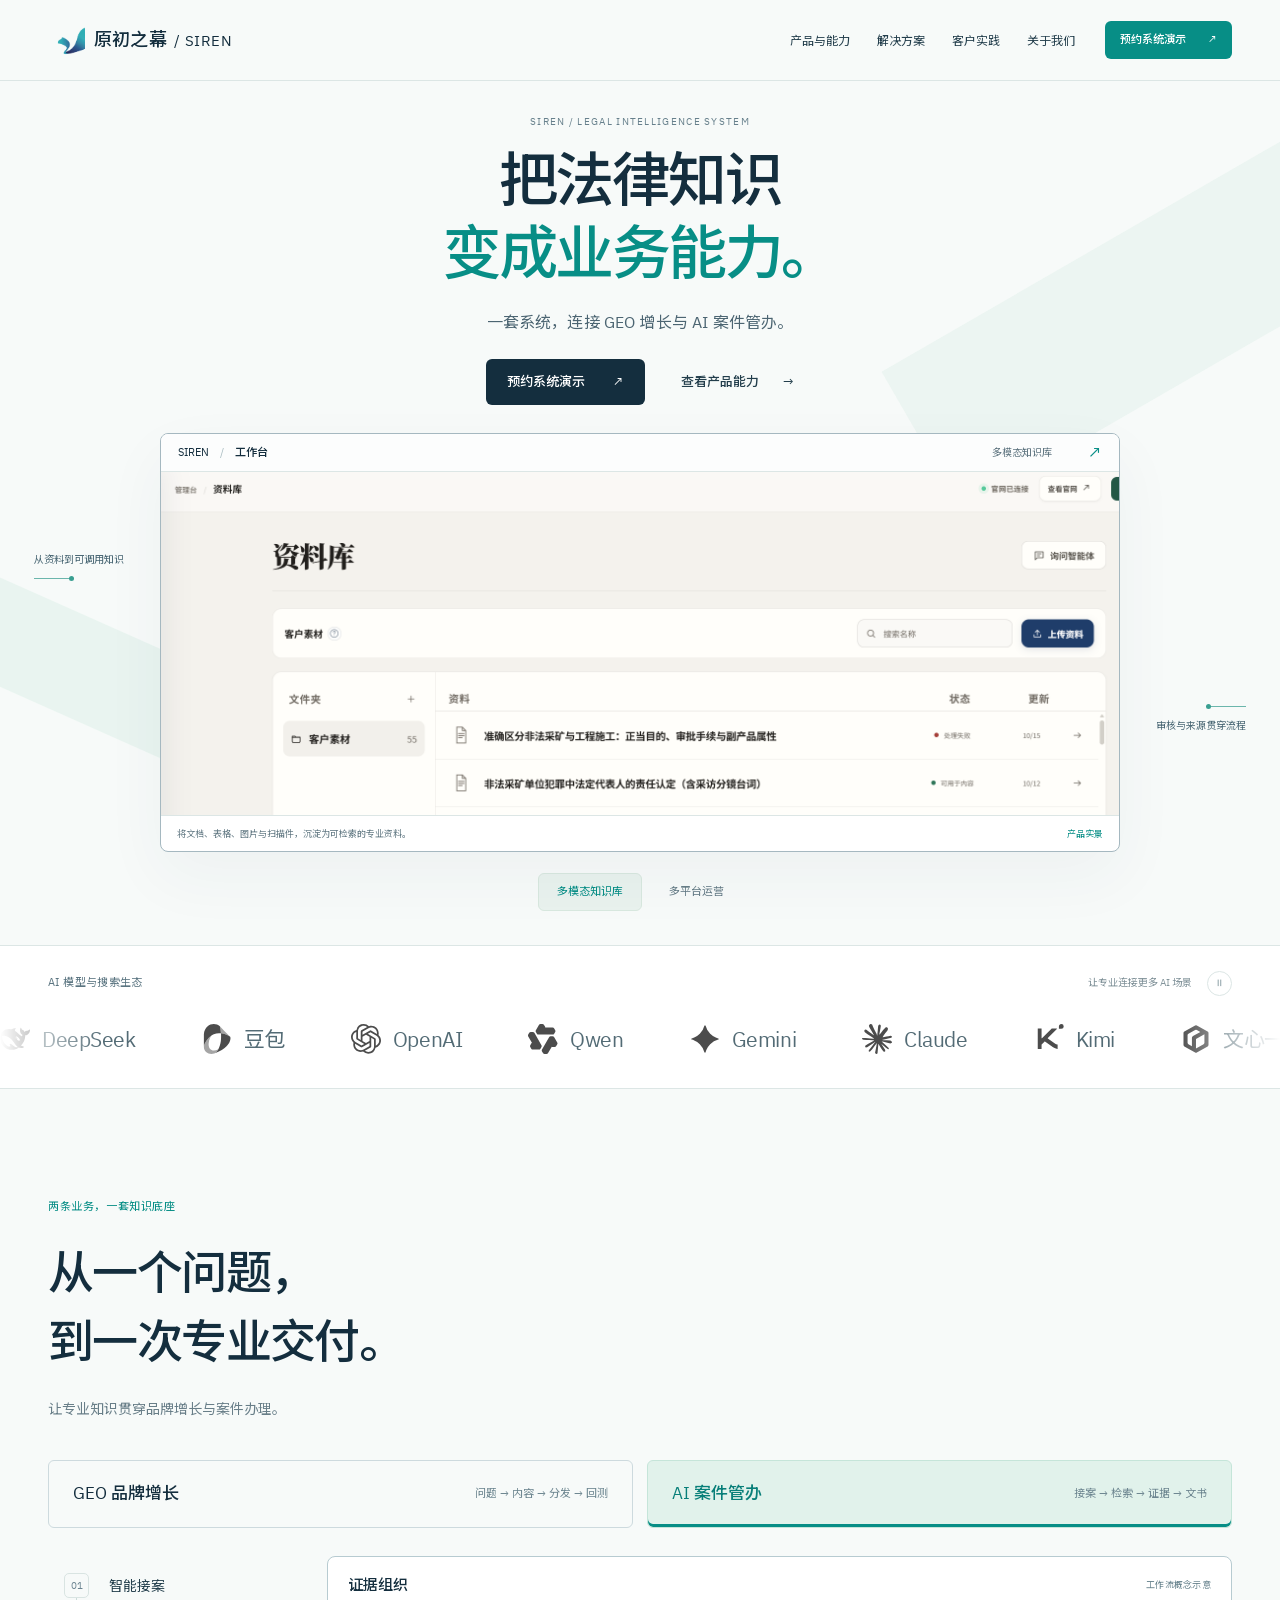
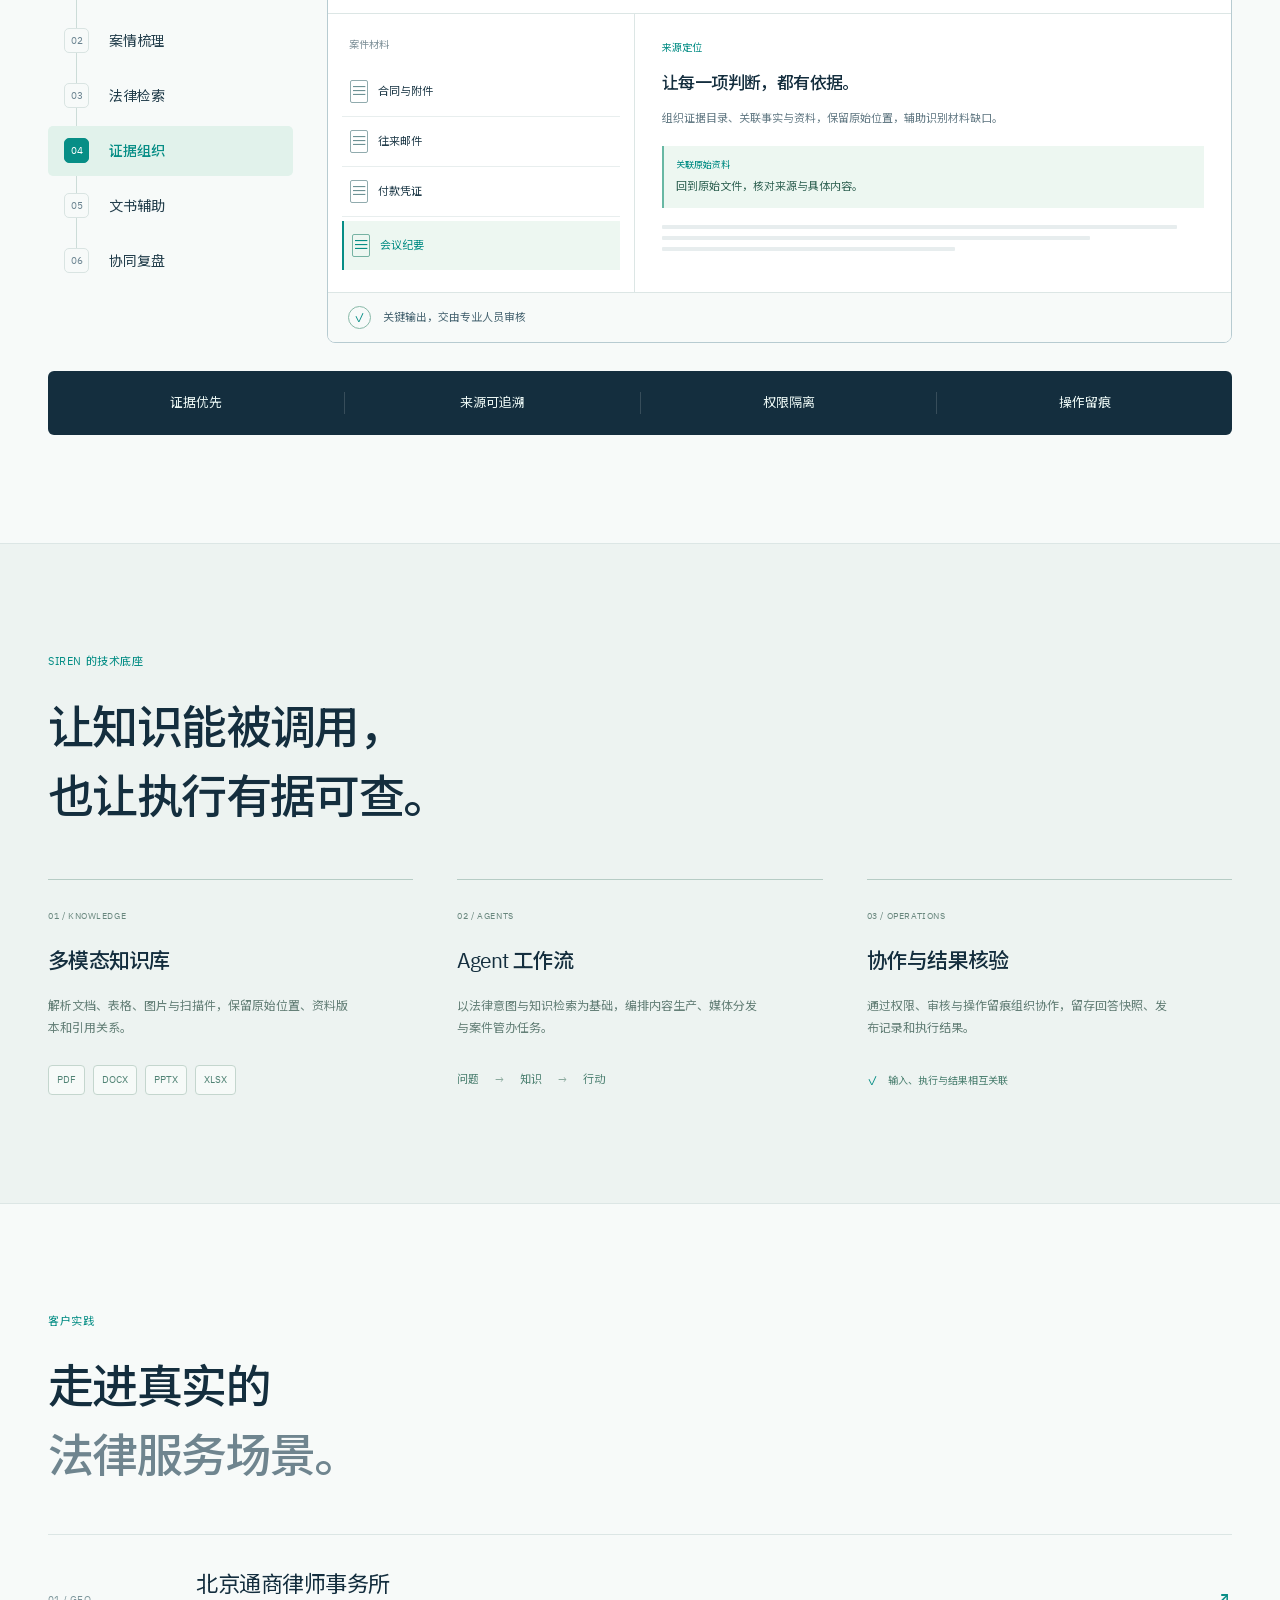
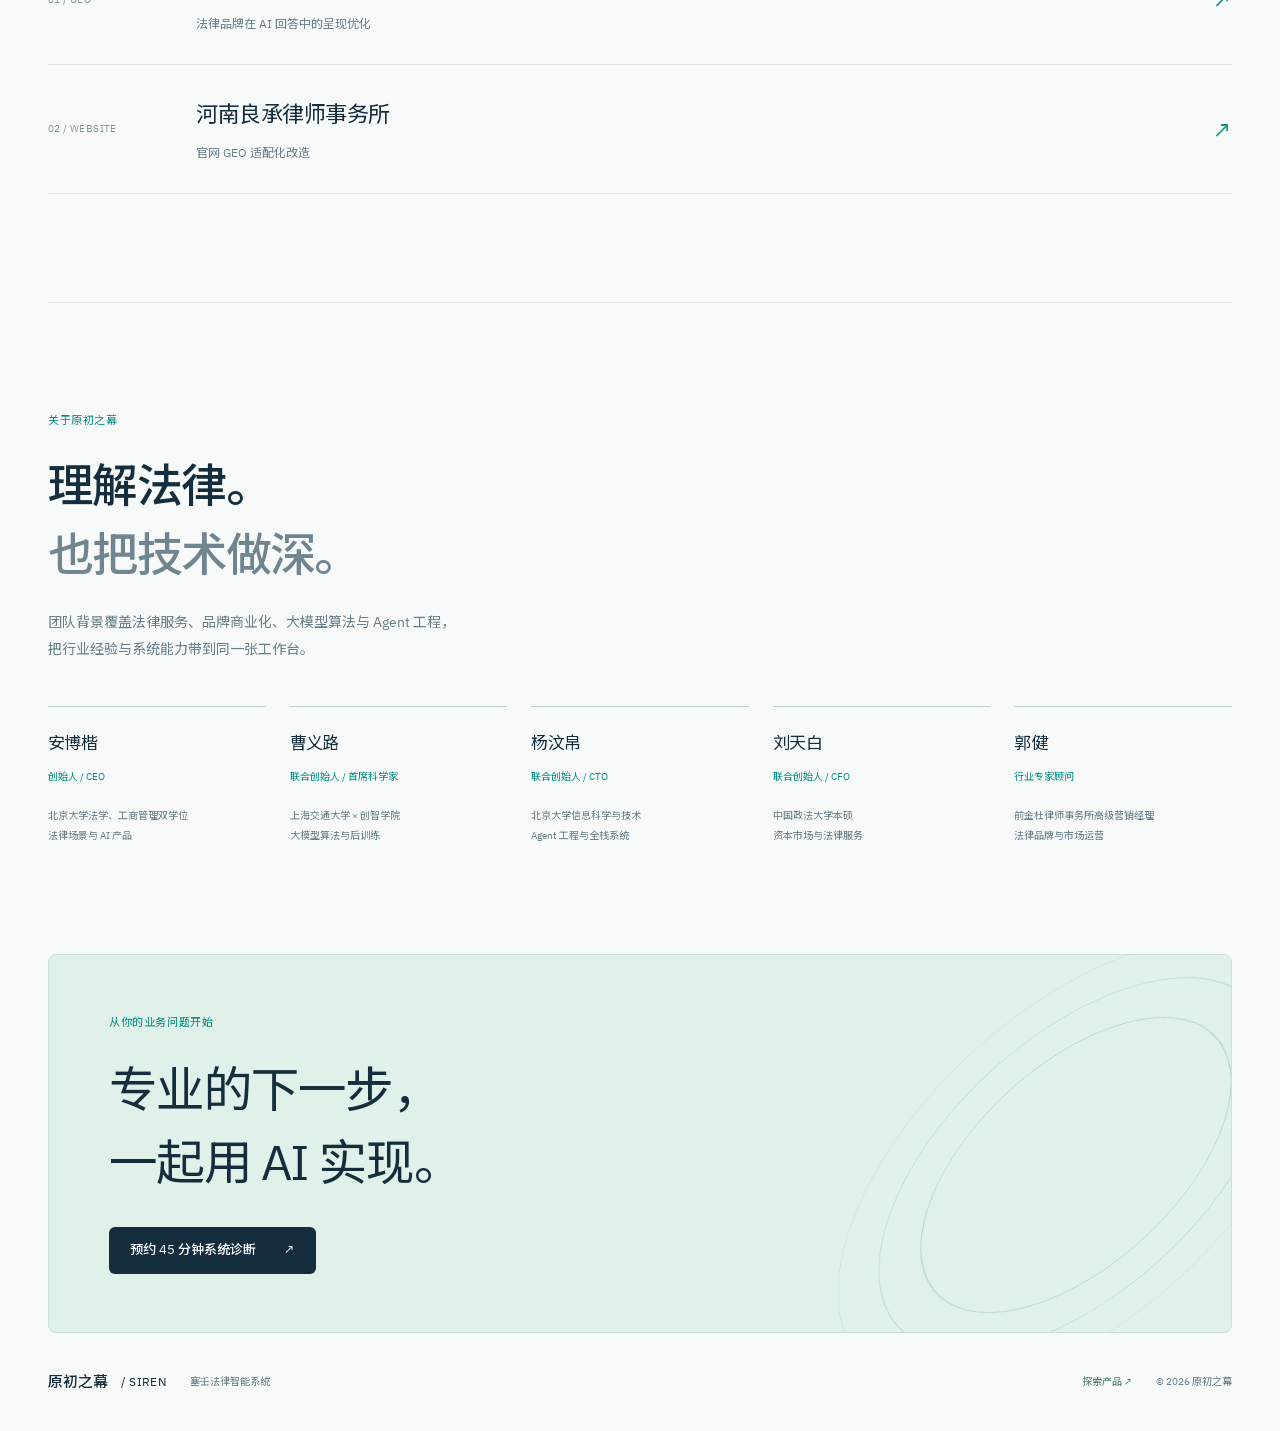
==== c/index.html @ 28fdcbdc "Publish SIREN website design review" ====
<!doctype html>
<html lang="zh-CN">
<head>
  <meta charset="utf-8">
  <meta name="viewport" content="width=device-width, initial-scale=1">
  <meta name="theme-color" content="#f7faf9">
  <meta name="robots" content="noindex, nofollow">
  <meta name="description" content="原初之幕 SIREN，以法律知识与 AI 智能体连接 GEO 品牌增长与案件管办。">
  <title>原初之幕 SIREN · 方案 C</title>
  <link rel="icon" href="../assets/veil-logo.png" type="image/png">
  <link rel="stylesheet" href="styles.css">
  <script src="app.js" defer></script>
</head>
<body>
  <a class="skip" href="#main">跳至正文</a>
  <header class="nav-wrap">
    <nav class="nav shell" aria-label="主导航">
      <a class="brand" href="#main" aria-label="原初之幕 首页"><span class="brand-mark"><img src="../assets/veil-logo.png" alt=""></span><span>原初之幕 <span class="brand-product">/ SIREN</span></span></a>
      <div class="nav-links"><a href="#product">产品与能力</a><a href="#solutions">解决方案</a><a href="#cases">客户实践</a><a href="#about">关于我们</a></div>
      <button class="button primary nav-contact" data-contact>预约系统演示 <span aria-hidden="true">↗</span></button>
      <button class="menu-toggle" aria-label="打开菜单" aria-expanded="false" aria-controls="mobile-menu"><span></span><span></span></button>
    </nav>
    <div id="mobile-menu" class="mobile-menu" hidden><a href="#product">产品与能力</a><a href="#solutions">解决方案</a><a href="#cases">客户实践</a><a href="#about">关于我们</a><button data-contact>预约系统演示 ↗</button></div>
  </header>
  <main id="main">
    <section class="hero" aria-labelledby="hero-title" id="product">
      <div class="hero-intro shell">
        <p class="eyebrow">SIREN / LEGAL INTELLIGENCE SYSTEM</p>
        <h1 id="hero-title">把法律知识<br><span>变成业务能力。</span></h1>
        <p class="hero-description">一套系统，连接 GEO 增长与 AI 案件管办。</p>
        <div class="hero-actions"><button class="button primary" data-contact>预约系统演示 <span aria-hidden="true">↗</span></button><a class="text-link" href="#solutions">查看产品能力 <span aria-hidden="true">→</span></a></div>
      </div>
      <div class="hero-product shell">
        <div class="product-callout left-callout"><span>从资料到可调用知识</span><i aria-hidden="true"></i></div>
        <div class="product-frame" id="product-panel" role="tabpanel" aria-labelledby="knowledge-tab">
          <div class="frame-toolbar"><span class="frame-identity">SIREN <span>/</span> 工作台</span><span class="frame-mode" id="screen-name">多模态知识库</span><button class="zoom-screen" aria-label="放大产品界面">↗</button></div>
          <button class="screen-button" aria-label="放大查看产品界面"><img id="product-screen" src="../assets/knowledge-library.png" alt="SIREN 客户资料库实际界面，包含资料搜索、上传和状态管理" width="1944" height="1114" fetchpriority="high"></button>
          <div class="frame-bottom"><span id="screen-description">将文档、表格、图片与扫描件，沉淀为可检索的专业资料。</span><span>产品实景</span></div>
        </div>
        <div class="product-callout right-callout"><i aria-hidden="true"></i><span>审核与来源贯穿流程</span></div>
      </div>
      <div class="product-tabs shell" role="tablist" aria-label="产品界面"><button role="tab" id="knowledge-tab" aria-selected="true" aria-controls="product-panel" data-screen="knowledge">多模态知识库</button><button role="tab" id="publishing-tab" aria-selected="false" aria-controls="product-panel" data-screen="publishing" tabindex="-1">多平台运营</button></div>
    </section>

    <section class="ecosystem" aria-labelledby="ecosystem-title">
      <div class="ecosystem-head shell"><h2 id="ecosystem-title">AI 模型与搜索生态</h2><div><span>让专业连接更多 AI 场景</span><button class="marquee-control" aria-label="暂停图标滚动" aria-pressed="false"><span aria-hidden="true">Ⅱ</span></button></div></div>
      <div class="logo-viewport"><div class="logo-track"><div class="logo-group">
        <span class="ai-logo"><img src="../assets/icons/deepseek.svg" alt="" width="30" height="30">DeepSeek</span>
        <span class="ai-logo"><img src="../assets/icons/doubao.svg" alt="" width="30" height="30">豆包</span>
        <span class="ai-logo"><img src="../assets/icons/openai.svg" alt="" width="30" height="30">OpenAI</span>
        <span class="ai-logo"><img src="../assets/icons/qwen.svg" alt="" width="30" height="30">Qwen</span>
        <span class="ai-logo"><img src="../assets/icons/gemini.svg" alt="" width="30" height="30">Gemini</span>
        <span class="ai-logo"><img src="../assets/icons/claude.svg" alt="" width="30" height="30">Claude</span>
        <span class="ai-logo"><img src="../assets/icons/kimi.svg" alt="" width="30" height="30">Kimi</span>
        <span class="ai-logo"><img src="../assets/icons/wenxin.svg" alt="" width="30" height="30">文心一言</span>
      </div></div></div>
    </section>

    <section class="solutions section shell" id="solutions" aria-labelledby="solutions-title">
      <div class="section-heading reveal"><p class="section-label">两条业务，一套知识底座</p><h2 id="solutions-title">从一个问题，<br>到一次专业交付。</h2><p>让专业知识贯穿品牌增长与案件办理。</p></div>
      <div class="business-tabs" role="tablist" aria-label="业务方向">
        <button role="tab" id="growth-tab" aria-selected="false" aria-controls="business-panel" data-business="growth" tabindex="-1"><strong>GEO 品牌增长</strong><span>问题 → 内容 → 分发 → 回测</span></button>
        <button role="tab" id="casework-tab" aria-selected="true" aria-controls="business-panel" data-business="casework"><strong>AI 案件管办</strong><span>接案 → 检索 → 证据 → 文书</span></button>
      </div>
      <div class="workflow-layout" id="business-panel" role="tabpanel" aria-labelledby="casework-tab">
        <div class="step-list" role="tablist" aria-label="工作流步骤" aria-orientation="vertical"></div>
        <div class="workflow-preview" role="tabpanel" id="step-panel" aria-labelledby="step-3">
          <div class="preview-toolbar"><span id="step-heading">证据组织</span><small>工作流概念示意</small></div>
          <div class="preview-body"><div class="source-list"><p id="source-label">案件材料</p><div class="source-row"><span class="file-icon" aria-hidden="true">≡</span><span id="source-one">合同与附件</span></div><div class="source-row"><span class="file-icon" aria-hidden="true">≡</span><span id="source-two">往来邮件</span></div><div class="source-row"><span class="file-icon" aria-hidden="true">≡</span><span id="source-three">付款凭证</span></div><div class="source-row selected"><span class="file-icon" aria-hidden="true">≡</span><span id="source-four">会议纪要</span></div></div><div class="source-document"><p class="document-label" id="document-label">来源定位</p><h3 id="document-title">让每一项判断，都有依据。</h3><p id="document-description">组织证据目录、关联事实与资料，保留原始位置，辅助识别材料缺口。</p><div class="document-excerpt"><span>关联原始资料</span><p id="document-highlight">回到原始文件，核对来源与具体内容。</p></div><div class="document-lines" aria-hidden="true"><i></i><i></i><i></i></div></div></div>
          <div class="review-strip"><span class="review-icon" aria-hidden="true">✓</span><span>关键输出，交由专业人员审核</span></div>
        </div>
      </div>
      <div class="principles"><span>证据优先</span><span>来源可追溯</span><span>权限隔离</span><span>操作留痕</span></div>
    </section>

    <section class="foundation section" aria-labelledby="foundation-title"><div class="shell"><div class="section-heading reveal"><p class="section-label">SIREN 的技术底座</p><h2 id="foundation-title">让知识能被调用，<br>也让执行有据可查。</h2></div><div class="foundation-grid"><article class="reveal"><span class="foundation-index">01 / KNOWLEDGE</span><h3>多模态知识库</h3><p>解析文档、表格、图片与扫描件，保留原始位置、资料版本和引用关系。</p><div class="format-list"><span>PDF</span><span>DOCX</span><span>PPTX</span><span>XLSX</span></div></article><article class="reveal"><span class="foundation-index">02 / AGENTS</span><h3>Agent 工作流</h3><p>以法律意图与知识检索为基础，编排内容生产、媒体分发与案件管办任务。</p><div class="agent-path"><span>问题</span><i aria-hidden="true">→</i><span>知识</span><i aria-hidden="true">→</i><span>行动</span></div></article><article class="reveal"><span class="foundation-index">03 / OPERATIONS</span><h3>协作与结果核验</h3><p>通过权限、审核与操作留痕组织协作，留存回答快照、发布记录和执行结果。</p><div class="trace-line"><span aria-hidden="true">✓</span>输入、执行与结果相互关联</div></article></div></div></section>

    <section class="cases section shell" id="cases" aria-labelledby="cases-title"><div class="section-intro reveal"><p class="section-label">客户实践</p><h2 id="cases-title">走进真实的<br><span class="muted">法律服务场景。</span></h2></div><div class="case-studies"><details class="case-study reveal"><summary><span class="case-index mono">01 / GEO</span><span class="case-info"><span class="case-client">北京通商律师事务所</span><span class="case-subtitle">法律品牌在 AI 回答中的呈现优化</span></span><span class="case-arrow" aria-hidden="true">↗</span></summary><div class="case-detail"><p>围绕法律服务相关问题，观察品牌在 AI 回答中的描述与引用，结合专业资料与公开信源开展优化。</p><span>品牌信息 · 专业内容 · 回答表现</span></div></details><details class="case-study reveal"><summary><span class="case-index mono">02 / WEBSITE</span><span class="case-info"><span class="case-client">河南良承律师事务所</span><span class="case-subtitle">官网 GEO 适配化改造</span></span><span class="case-arrow" aria-hidden="true">↗</span></summary><div class="case-detail"><p>重新组织律师、业务与案例信息，建立专题、FAQ 与结构化标记，让官网形成持续更新、关系清晰的公开信源。</p><span>信息架构 · 律师实体 · 案例与 FAQ · 结构化信息</span></div></details></div></section>

    <section class="about section shell" id="about" aria-labelledby="about-title"><div class="section-intro reveal"><p class="section-label">关于原初之幕</p><h2 id="about-title">理解法律。<br><span class="muted">也把技术做深。</span></h2><p>团队背景覆盖法律服务、品牌商业化、大模型算法与 Agent 工程，<br>把行业经验与系统能力带到同一张工作台。</p></div><div class="team-grid reveal"><div><h3>安博楷</h3><span>创始人 / CEO</span><p>北京大学法学、工商管理双学位<br>法律场景与 AI 产品</p></div><div><h3>曹义路</h3><span>联合创始人 / 首席科学家</span><p>上海交通大学 × 创智学院<br>大模型算法与后训练</p></div><div><h3>杨汶帛</h3><span>联合创始人 / CTO</span><p>北京大学信息科学与技术<br>Agent 工程与全栈系统</p></div><div><h3>刘天白</h3><span>联合创始人 / CFO</span><p>中国政法大学本硕<br>资本市场与法律服务</p></div><div><h3>郭健</h3><span>行业专家顾问</span><p>前金杜律师事务所高级营销经理<br>法律品牌与市场运营</p></div></div></section>

    <section class="contact-section shell reveal"><span class="section-label">从你的业务问题开始</span><h2>专业的下一步，<br>一起用 AI 实现。</h2><button class="button primary" data-contact>预约 45 分钟系统诊断 <span aria-hidden="true">↗</span></button><div class="contact-orbit" aria-hidden="true"></div></section>
  </main>
  <footer class="footer shell"><a class="brand" href="#main">原初之幕 <span class="brand-product">/ SIREN</span></a><p>塞壬法律智能系统</p><a href="#product">探索产品 ↗</a><span>© 2026 原初之幕</span></footer>
  <dialog id="contact-dialog" aria-labelledby="contact-heading"><button class="dialog-close" aria-label="关闭">×</button><p class="section-label">SIREN / 业务交流</p><h2 id="contact-heading">从一个真实问题开始。</h2><p>预约 45 分钟系统诊断会，一起梳理客户问题、知识资料与业务流程，确定 GEO 增长、案件管办或一体化实施路径。</p><div class="meeting-topics"><span>01 客户问题基线</span><span>02 系统与信源诊断</span><span>03 实施优先级</span></div><p class="contact-note">请通过当前项目对接渠道联系原初之幕团队。</p><button class="button primary" id="copy-brief">复制诊断需求模板 <span>↗</span></button><p class="copy-result" role="status" aria-live="polite"></p></dialog>
  <dialog id="screen-dialog" aria-label="产品界面放大预览"><button class="dialog-close" aria-label="关闭">×</button><img src="../assets/knowledge-library.png" alt="SIREN 产品界面完整预览"></dialog>
</body>
</html>
---- c/styles.css ----
@import url("../assets/fonts/noto-sans-sc.css");
@font-face{font-family:"IBM Plex Sans";src:url("../assets/fonts/ibm-plex-sans.woff2") format("woff2");font-weight:400;font-style:normal;font-display:swap}
:root{--bg:#f7faf9;--white:#fff;--navy:#142e3e;--text:#233e4c;--muted:#687e88;--teal:#078e86;--mint:#e1f2eb;--line:#dce6e5;--ease:cubic-bezier(.22,1,.36,1);--radius:8px}
*{box-sizing:border-box}html{scroll-behavior:smooth;scroll-padding-top:98px}body{margin:0;background:var(--bg);color:var(--text);font:400 15px/1.75 "IBM Plex Sans","Noto Sans SC",sans-serif;-webkit-font-smoothing:antialiased}h1,h2,h3,p{margin:0}h1,h2,h3{font-weight:500;letter-spacing:-.035em}a{color:inherit;text-decoration:none}button{font:inherit;cursor:pointer;border:0;color:inherit}button,a,summary{touch-action:manipulation;-webkit-tap-highlight-color:transparent}img{display:block;max-width:100%}::selection{background:#b9e6d9;color:var(--navy)}:focus-visible{outline:2px solid var(--teal);outline-offset:5px}.shell{width:min(100% - 96px,1280px);margin-inline:auto}.section{padding-block:108px}.skip{position:fixed;top:-90px;left:20px;z-index:100;padding:10px 20px;background:var(--navy);color:white}.skip:focus{top:10px}.nav-wrap{position:sticky;top:0;z-index:20;background:#f7faf9f2;backdrop-filter:blur(14px);border-bottom:1px solid var(--line)}.nav{height:80px;display:flex;align-items:center;gap:30px}.brand{display:inline-flex;align-items:center;gap:9px;white-space:nowrap;font-size:18px;font-weight:500;letter-spacing:.01em;color:var(--navy)}.brand-mark{width:37px;height:32px;overflow:hidden}.brand-mark img{width:98px;height:33px;max-width:none;object-fit:contain;object-position:left center}.brand-product{font-size:15px;font-weight:400;margin-left:3px;letter-spacing:.03em}.nav-links{display:flex;gap:27px;margin-left:auto;font-size:12px}.nav-links a{transition:color .2s}.nav-links a:hover{color:var(--teal)}.button{display:inline-flex;align-items:center;justify-content:center;gap:28px;min-height:46px;border-radius:6px;padding:12px 21px;font-size:13px;font-weight:500;transition:background .25s var(--ease),transform .25s var(--ease)}.primary{background:var(--navy);color:#fff}.primary:hover{background:#225069;transform:translateY(-2px)}.button:active{transform:scale(.98)}.nav-contact{background:var(--teal);font-size:11px;min-height:38px;padding:9px 15px;gap:22px}.nav-contact:hover{background:#08746e}.text-link{display:inline-flex;gap:24px;align-items:center;font-size:13px;font-weight:500}.text-link>span,.button>span{transition:transform .25s var(--ease)}.text-link:hover>span,.button:hover>span{transform:translate(3px,-2px)}.menu-toggle{display:none;width:36px;height:36px;border:1px solid var(--line);border-radius:6px;background:var(--white);flex-direction:column;align-items:center;justify-content:center;gap:5px}.menu-toggle span{width:16px;height:1px;background:var(--navy);transition:transform .2s}.menu-toggle[aria-expanded=true] span:first-child{transform:translateY(3px) rotate(45deg)}.menu-toggle[aria-expanded=true] span:last-child{transform:translateY(-3px) rotate(-45deg)}.mobile-menu{position:absolute;top:70px;left:24px;right:24px;padding:24px;background:var(--white);border:1px solid var(--line);border-radius:8px;box-shadow:0 15px 35px #183b4d0c}.mobile-menu:not([hidden]){display:grid;gap:20px}.mobile-menu button{background:transparent;text-align:left;padding:0;color:var(--teal)}
.hero{position:relative;isolation:isolate;overflow:hidden;padding-bottom:34px}.hero:before{content:"";position:absolute;right:-220px;top:125px;z-index:-1;width:620px;height:160px;background:#e6f3ee;transform:rotate(-30deg);opacity:.65}.hero:after{content:"";position:absolute;left:-300px;top:490px;z-index:-1;width:550px;height:100px;background:#dcefe8;transform:rotate(24deg);opacity:.5}.hero-intro{text-align:center;padding-block:32px 28px}.eyebrow{font-size:10px;letter-spacing:.13em;color:#67808c;margin-bottom:12px}.hero h1{font-size:clamp(44px,4.6vw,64px);line-height:1.25;color:var(--navy);letter-spacing:-.045em}.hero h1>span{color:var(--teal)}.hero-description{font-size:16px;margin-top:18px;color:#4c6572;letter-spacing:.01em}.hero-actions{display:flex;justify-content:center;align-items:center;gap:36px;margin-top:23px}.hero-product{position:relative}.product-frame{width:min(100%,960px);margin:auto;border:1px solid #a5b8c0;border-radius:var(--radius);background:var(--white);overflow:hidden;box-shadow:0 24px 64px #2546570c}.frame-toolbar{height:38px;display:flex;align-items:center;gap:24px;padding:0 17px;border-bottom:1px solid var(--line);font-size:10px;color:#607681;background:#fcfdfd}.frame-identity{font-size:11px;font-weight:500;color:var(--navy)}.frame-identity>span{margin-inline:8px;color:#aabdc2}.frame-mode{margin-left:auto}.zoom-screen{background:transparent;padding:3px 0 3px 12px;font-size:17px;line-height:1;color:var(--teal)}.screen-button{display:block;width:100%;padding:0;background:#f3f3ef;text-align:left}.screen-button img{width:100%;height:auto;aspect-ratio:2.8;object-fit:cover;object-position:top}.frame-bottom{display:flex;align-items:center;justify-content:space-between;gap:20px;padding:10px 16px;font-size:9px;color:var(--muted);border-top:1px solid var(--line)}.frame-bottom>span:last-child{white-space:nowrap;color:var(--teal)}.product-callout{position:absolute;z-index:2;display:flex;align-items:center;gap:10px;font-size:10px;color:#4c6976}.product-callout>i{width:40px;height:1px;background:#6bb6ac;position:relative}.product-callout>i:after{content:"";position:absolute;right:0;top:-2px;width:5px;height:5px;border-radius:100%;background:#399f91}.left-callout{left:0;top:28%;transform:translateX(-14px);flex-direction:column;align-items:flex-start}.right-callout{right:0;top:65%;transform:translateX(14px);flex-direction:column;align-items:flex-end}.right-callout>i:after{left:0;right:auto}.product-tabs{display:flex;justify-content:center;gap:8px;margin-top:21px}.product-tabs button{padding:8px 18px;background:transparent;border:1px solid transparent;border-radius:6px;font-size:11px;color:var(--muted)}.product-tabs button[aria-selected=true]{background:#e9f2ee;color:var(--teal);border-color:#d8e8df}
.ecosystem{background:#fff;padding-block:25px 31px;border-block:1px solid var(--line)}.ecosystem-head{display:flex;justify-content:space-between;align-items:center;gap:20px}.ecosystem h2{font-size:11px;font-weight:400;color:#5b7581;letter-spacing:.035em}.ecosystem-head>div{display:flex;align-items:center;gap:15px;font-size:10px;color:#83949b}.marquee-control{width:25px;height:25px;display:grid;place-items:center;border:1px solid var(--line);border-radius:100%;background:#fff;font-size:9px;color:#617d85}.logo-viewport{overflow:hidden;margin-top:25px;mask-image:linear-gradient(90deg,transparent,#000 8%,#000 92%,transparent)}.logo-track{display:flex;width:max-content;animation:marquee 38s linear infinite}.logo-group{display:flex;align-items:center;gap:66px;padding-right:66px}.ai-logo{display:flex;align-items:center;gap:12px;white-space:nowrap;font-size:21px;color:#536b75;letter-spacing:-.02em}.ai-logo img{object-fit:contain;filter:grayscale(1);opacity:.7;transition:filter .2s,opacity .2s}.ai-logo:hover img{filter:none;opacity:1}.logo-viewport:hover .logo-track,.ecosystem.is-paused .logo-track{animation-play-state:paused}@keyframes marquee{to{transform:translateX(-50%)}}
.section-label{font-size:11px;color:var(--teal);letter-spacing:.055em;margin-bottom:21px}.section-heading h2,.section-intro h2{font-size:clamp(30px,3.6vw,46px);line-height:1.5;color:var(--navy)}.section-heading>p:last-child:not(.section-label),.section-intro>p:last-child:not(.section-label){font-size:14px;color:var(--muted);line-height:1.9;margin-top:20px}.business-tabs{display:grid;grid-template-columns:1fr 1fr;gap:14px;margin-block:38px 28px}.business-tabs button{display:flex;align-items:center;justify-content:space-between;gap:16px;min-height:67px;padding:18px 24px;border:1px solid #cddade;border-radius:6px;background:transparent;color:#526c79;text-align:left}.business-tabs strong{font-weight:500;font-size:17px;white-space:nowrap;color:var(--navy)}.business-tabs button>span{font-size:11px;color:#6e8791}.business-tabs button[aria-selected=true]{background:var(--mint);border-color:#c5e5d9;box-shadow:inset 0 -3px var(--teal)}.business-tabs button[aria-selected=true] strong{color:#087f79}.workflow-layout{display:grid;grid-template-columns:245px 1fr;gap:34px;align-items:start;min-height:360px}.step-list{display:flex;flex-direction:column;gap:5px;position:relative;padding-block:5px}.step-list:before{content:"";position:absolute;left:28px;top:28px;bottom:28px;width:1px;background:#ccdcd8}.step-button{position:relative;display:flex;align-items:center;gap:20px;width:100%;padding:11px 16px;border-radius:5px;background:transparent;text-align:left;font-size:14px;min-height:50px}.step-button .step-number{position:relative;z-index:1;display:grid;place-items:center;min-width:25px;height:25px;font-size:10px;color:#6a8390;background:var(--bg);border:1px solid #d9e4e2;border-radius:5px}.step-button[aria-selected=true]{color:var(--teal);background:var(--mint);font-weight:500}.step-button[aria-selected=true] .step-number{background:var(--teal);border-color:var(--teal);color:#fff}.workflow-preview{border:1px solid #b7cbd1;border-radius:var(--radius);background:var(--white);overflow:hidden}.preview-toolbar{display:flex;align-items:center;justify-content:space-between;gap:20px;padding:15px 20px;border-bottom:1px solid var(--line);font-size:15px;font-weight:500;color:var(--navy)}.preview-toolbar small{font-size:9px;font-weight:400;color:#6f8993;letter-spacing:.03em}.preview-body{display:grid;grid-template-columns:34% 66%;min-height:260px}.source-list{padding:22px 14px;border-right:1px solid var(--line)}.source-list>p{font-size:10px;color:#80929a;padding-inline:7px;margin-bottom:13px}.source-row{display:flex;align-items:center;gap:10px;padding:13px 8px;border-bottom:1px solid #e8eeee;font-size:11px;line-height:1.5}.source-row.selected{margin-top:4px;border-left:2px solid var(--teal);border-bottom:0;background:#edf7f1;color:var(--teal)}.file-icon{font-size:17px;width:18px;height:23px;display:grid;place-items:center;line-height:1;border:1px solid #91abae;border-radius:2px;color:#6d9295;flex-shrink:0}.selected .file-icon{border-color:#76b3a3;color:var(--teal)}.source-document{padding:25px 27px}.document-label{font-size:10px;color:var(--teal);margin-bottom:12px}.source-document h3{font-size:17px;line-height:1.7;color:var(--navy);font-weight:500}.source-document>p:not(.document-label){font-size:11px;color:var(--muted);margin-top:10px;line-height:1.9}.document-excerpt{border-left:2px solid #68b8a4;background:#edf7f1;padding:11px 12px;margin-top:18px}.document-excerpt>span{display:block;font-size:9px;color:var(--teal);margin-bottom:4px}.document-excerpt p{font-size:11px;line-height:1.8;color:#356657}.document-lines{display:flex;flex-direction:column;gap:7px;margin-top:17px}.document-lines i{display:block;height:4px;background:#e7edee;width:95%;border-radius:1px}.document-lines i:nth-child(2){width:79%}.document-lines i:nth-child(3){width:54%}.review-strip{display:flex;align-items:center;gap:12px;padding:13px 20px;background:#f7faf9;border-top:1px solid var(--line);font-size:11px;color:#496673}.review-icon{display:grid;place-items:center;width:23px;height:23px;border:1px solid #88b9a8;border-radius:50%;font-size:12px;color:var(--teal)}.principles{display:grid;grid-template-columns:repeat(4,1fr);padding:21px 0;margin-top:28px;background:var(--navy);border-radius:6px;color:#eaf6f3;font-size:13px;text-align:center}.principles>span+span{border-left:1px solid #ffffff26}
.foundation{background:#edf3f1;border-block:1px solid var(--line)}.foundation-grid{display:grid;grid-template-columns:repeat(3,1fr);gap:44px;margin-top:48px}.foundation-grid>article{border-top:1px solid #b6ccc5;padding-top:21px}.foundation-index{font-size:9px;letter-spacing:.065em;color:#69877e}.foundation-grid h3{font-size:21px;font-weight:500;margin-top:15px;color:var(--navy)}.foundation-grid p{font-size:12px;line-height:1.9;color:#658078;margin-top:16px;max-width:300px}.format-list,.agent-path{display:flex;align-items:center;gap:8px;margin-top:25px;font-size:10px;color:#508374}.format-list span{padding:5px 8px;border:1px solid #c4d6ce;border-radius:4px;background:#f6faf8}.agent-path{gap:16px;font-size:11px;padding-top:5px}.agent-path i{font-style:normal;color:#8baa9e}.trace-line{display:flex;gap:10px;align-items:center;font-size:10px;color:#508374;margin-top:30px}.trace-line>span{font-size:12px;color:var(--teal)}
.cases{border-bottom:1px solid var(--line)}.section-intro .muted{color:#6f858f}.case-studies{margin-top:44px}.case-study{border-top:1px solid var(--line)}.case-study:last-child{border-bottom:1px solid var(--line)}.case-study summary{list-style:none;display:flex;align-items:center;gap:48px;padding:30px 0;cursor:pointer}.case-study summary::-webkit-details-marker{display:none}.case-index{font-size:10px;color:#7c959b;min-width:100px;letter-spacing:.04em}.case-info{display:flex;flex-direction:column;gap:9px}.case-client{font-size:22px;color:var(--navy);font-weight:400;letter-spacing:-.02em}.case-subtitle{font-size:12px;color:var(--muted)}.case-arrow{margin-left:auto;font-size:23px;color:var(--teal);transition:transform .25s var(--ease)}.case-study[open] .case-arrow{transform:rotate(90deg)}.case-detail{padding:0 80px 28px 148px;max-width:900px}.case-detail p{font-size:13px;line-height:2;color:#536f7c}.case-detail>span{display:block;font-size:10px;color:#528d7c;margin-top:15px}.team-grid{display:grid;grid-template-columns:repeat(5,1fr);gap:24px;margin-top:44px}.team-grid>div{border-top:1px solid #b9d3c9;padding-top:22px}.team-grid h3{font-size:17px;color:var(--navy);font-weight:400}.team-grid span{display:block;font-size:10px;color:var(--teal);margin-top:9px}.team-grid p{font-size:10px;line-height:2;color:var(--muted);margin-top:20px}.contact-section{position:relative;overflow:hidden;background:#e0f1e9;border:1px solid #cce4d8;border-radius:var(--radius);padding:58px 60px}.contact-section>.section-label{display:block;position:relative;z-index:1}.contact-section h2{position:relative;z-index:1;font-size:clamp(32px,3.8vw,50px);line-height:1.5;font-weight:400;color:var(--navy)}.contact-section .button{position:relative;z-index:1;margin-top:28px}.contact-orbit{position:absolute;width:380px;height:380px;border:1px solid #a9d4c0;right:-35px;top:20px;border-radius:50%;box-shadow:0 0 0 50px #e0f1e9,0 0 0 51px #b4dac9,0 0 0 100px #e0f1e9,0 0 0 101px #cae4d7;transform:rotateX(50deg) rotateY(-35deg)}.footer{display:flex;align-items:center;gap:24px;padding-block:36px;color:var(--muted);font-size:10px}.footer .brand{font-size:15px}.footer .brand-product{font-size:12px}.footer>a:nth-last-child(2){margin-left:auto;color:#487e73}.footer>span:last-child{font-size:10px}
dialog{color:var(--text);background:var(--white);border:1px solid #bdd4ce;border-radius:10px;padding:42px;max-width:min(620px,calc(100% - 32px));box-shadow:0 30px 100px #163b4936}dialog::backdrop{background:#0c293e80;backdrop-filter:blur(6px)}dialog h2{font-size:27px;color:var(--navy);margin-bottom:22px}dialog p:not(.section-label){font-size:13px;line-height:1.95;color:var(--muted)}.dialog-close{position:absolute;right:15px;top:10px;background:transparent;color:#5c7b85;font-size:26px;line-height:1.5;padding:0 5px}.meeting-topics{display:flex;flex-direction:column;gap:10px;margin-block:26px;font-size:12px;color:#426f62}.contact-note{margin-bottom:24px}.copy-result{min-height:23px;margin-top:12px;white-space:pre-line}#screen-dialog{width:min(1440px,95vw);max-width:95vw;padding:38px 10px 10px;background:#f3f7f5}#screen-dialog img{width:100%;height:auto;max-height:85dvh;object-fit:contain}.reveal{opacity:1}.js-motion .reveal{opacity:0;transform:translateY(20px);transition:opacity .7s var(--ease),transform .7s var(--ease)}.js-motion .reveal.in-view{opacity:1;transform:none}
@media(max-width:1250px){.product-callout{display:none}.product-frame{max-width:960px}.nav{gap:20px}.nav-links{gap:24px}.brand-product{font-size:13px}.business-tabs button{padding:17px 20px}.business-tabs strong{font-size:15px}.business-tabs button>span{font-size:10px}.workflow-layout{grid-template-columns:215px 1fr;gap:24px}}
@media(max-width:1000px){.shell{width:calc(100% - 64px)}.nav-links{gap:18px;font-size:11px}.nav .brand-product{display:none}.hero h1{font-size:52px}.screen-button img{aspect-ratio:2.5}.section{padding-block:86px}.section-heading h2,.section-intro h2{font-size:36px}.business-tabs button{flex-direction:column;align-items:flex-start;gap:5px}.workflow-layout{grid-template-columns:180px 1fr;gap:20px}.step-button{font-size:12px;padding:11px 10px;gap:12px}.step-list:before{left:22px}.source-document{padding:20px}.source-list{padding:20px 10px}.source-row{font-size:10px;gap:7px}.foundation-grid{gap:26px}.team-grid{grid-template-columns:repeat(3,1fr);gap:28px}.footer p{display:none}}
@media(max-width:760px){.shell{width:calc(100% - 48px)}.nav{height:72px;gap:16px}.nav-links{display:none}.nav-contact{margin-left:auto}.menu-toggle{display:flex}.hero-intro{padding-block:29px 26px}.hero h1{font-size:48px}.hero-description{font-size:14px}.eyebrow{font-size:9px}.screen-button img{aspect-ratio:2.2}.section-heading h2,.section-intro h2{font-size:33px}.workflow-layout{grid-template-columns:1fr;gap:20px}.step-list{display:grid;grid-template-columns:repeat(3,1fr);gap:6px;padding:0}.step-list:before{display:none}.step-button{padding:10px 8px;min-height:42px;border:1px solid var(--line);font-size:11px;gap:8px}.step-button .step-number{font-size:8px;min-width:20px;height:20px}.step-button[aria-selected=true]{border-color:#b5d8c9}.source-document{padding:24px}.source-list{padding:22px 15px}.source-row{font-size:11px}.preview-body{grid-template-columns:35% 65%}.foundation-grid{grid-template-columns:1fr;gap:32px;margin-top:34px}.foundation-grid article{display:grid;grid-template-columns:1fr 1fr;gap:0 30px}.foundation-grid h3{grid-column:1;margin-top:8px}.foundation-grid p{grid-column:2;grid-row:1/4;margin-top:0;max-width:none;align-self:center}.format-list,.agent-path,.trace-line{grid-column:1;margin-top:18px}.case-study summary{gap:24px}.case-client{font-size:20px}.case-index{min-width:82px;font-size:9px}.case-detail{padding-left:106px}.team-grid p{font-size:10px}.contact-section{padding:42px 34px}.footer{gap:18px}}
@media(max-width:500px){html{scroll-padding-top:88px}.shell{width:calc(100% - 40px)}.nav{height:68px;gap:10px}.brand{font-size:16px;gap:6px}.brand-mark{width:31px;height:28px}.brand-mark img{width:84px;height:28px}.nav-contact{font-size:10px;padding:8px 11px;gap:12px;min-height:35px}.menu-toggle{width:35px;height:35px}.mobile-menu{top:64px;left:20px;right:20px}.hero-intro{padding-block:30px 25px}.hero h1{font-size:39px;line-height:1.3;letter-spacing:-.04em}.eyebrow{font-size:8px;letter-spacing:.09em;margin-bottom:14px}.hero-description{font-size:12px;margin-top:16px;line-height:1.85}.hero-actions{gap:24px;margin-top:22px}.hero-actions .button{min-height:42px;font-size:11px;padding:11px 15px;gap:21px}.text-link{font-size:11px;gap:13px}.hero-product{width:calc(100% - 24px)}.frame-toolbar{height:32px;padding:0 10px;gap:12px;font-size:8px}.frame-identity{font-size:9px}.frame-mode{font-size:8px}.screen-button img{aspect-ratio:1.6;object-position:top left}.frame-bottom{font-size:8px;padding:8px 10px;line-height:1.7}.frame-bottom>span:last-child{display:none}.product-tabs{margin-top:15px;gap:5px}.product-tabs button{font-size:10px;padding:7px 12px}.hero{padding-bottom:23px}.ecosystem{padding-block:20px 25px}.ecosystem-head h2{font-size:10px}.ecosystem-head>div>span{display:none}.logo-viewport{margin-top:20px}.logo-group{gap:40px;padding-right:40px}.ai-logo{font-size:18px;gap:10px}.ai-logo img{width:25px;height:25px}.section{padding-block:66px}.section-label{font-size:10px;margin-bottom:16px}.section-heading h2,.section-intro h2{font-size:29px;line-height:1.5}.section-heading>p:last-child:not(.section-label),.section-intro>p:last-child:not(.section-label){font-size:12px;margin-top:16px}.business-tabs{margin-block:28px 18px;gap:9px}.business-tabs button{padding:13px 11px;min-height:76px;gap:6px}.business-tabs strong{font-size:13px}.business-tabs button>span{font-size:8px;white-space:nowrap;letter-spacing:-.02em}.step-list{grid-template-columns:repeat(2,1fr);gap:6px}.step-button{padding:8px 10px;font-size:11px;gap:10px;min-height:40px}.workflow-layout{gap:18px}.preview-toolbar{padding:13px 14px;font-size:13px}.preview-toolbar small{font-size:8px}.preview-body{grid-template-columns:1fr}.source-list{padding:14px;display:grid;grid-template-columns:repeat(2,1fr);gap:0 10px;border-right:0;border-bottom:1px solid var(--line)}.source-list>p{grid-column:1/-1;margin-bottom:6px;padding:0}.source-row{padding:9px 6px;font-size:10px}.source-row.selected{margin-top:0}.file-icon{width:15px;height:19px;font-size:14px}.source-document{padding:20px}.source-document h3{font-size:16px}.source-document>p:not(.document-label){font-size:11px}.document-lines{margin-top:14px}.review-strip{padding:11px 14px;font-size:10px;gap:10px}.principles{grid-template-columns:repeat(2,1fr);gap:15px 0;padding-block:19px;margin-top:22px;font-size:11px}.principles>span:nth-child(3){border-left:0}.foundation-grid article{display:block}.foundation-grid h3{font-size:20px;margin-top:12px}.foundation-grid p{font-size:12px;margin-top:12px}.format-list,.agent-path,.trace-line{margin-top:19px}.case-studies{margin-top:29px}.case-study summary{flex-wrap:wrap;gap:13px;padding-block:25px;align-items:flex-start}.case-index{min-width:0;width:100%;font-size:9px}.case-info{max-width:calc(100% - 36px);gap:7px}.case-client{font-size:18px}.case-subtitle{font-size:10px}.case-arrow{font-size:20px;align-self:center}.case-detail{padding:0 0 24px}.case-detail p{font-size:12px}.team-grid{grid-template-columns:repeat(2,1fr);gap:26px 18px;margin-top:32px}.team-grid h3{font-size:16px}.team-grid span{font-size:9px}.team-grid p{font-size:9px;margin-top:14px}.contact-section{padding:34px 25px}.contact-section h2{font-size:29px}.contact-section .button{font-size:11px;gap:20px;padding:12px 15px}.contact-orbit{right:-300px}.footer{flex-wrap:wrap;padding-block:28px;gap:14px}.footer .brand{font-size:14px}.footer .brand-product{font-size:11px}.footer>span:last-child{width:100%}dialog{padding:35px 25px 23px}dialog h2{font-size:23px}dialog p:not(.section-label){font-size:12px}dialog .button{font-size:11px;gap:20px}.meeting-topics{font-size:11px}#screen-dialog{padding:35px 4px 4px;max-width:96vw}}
@media(prefers-reduced-motion:reduce){html{scroll-behavior:auto}*,*:before,*:after{animation:none!important;transition:none!important}.js-motion .reveal{opacity:1;transform:none}.logo-viewport{overflow-x:auto;mask-image:none;padding-inline:20px}.logo-group[aria-hidden=true]{display:none}}
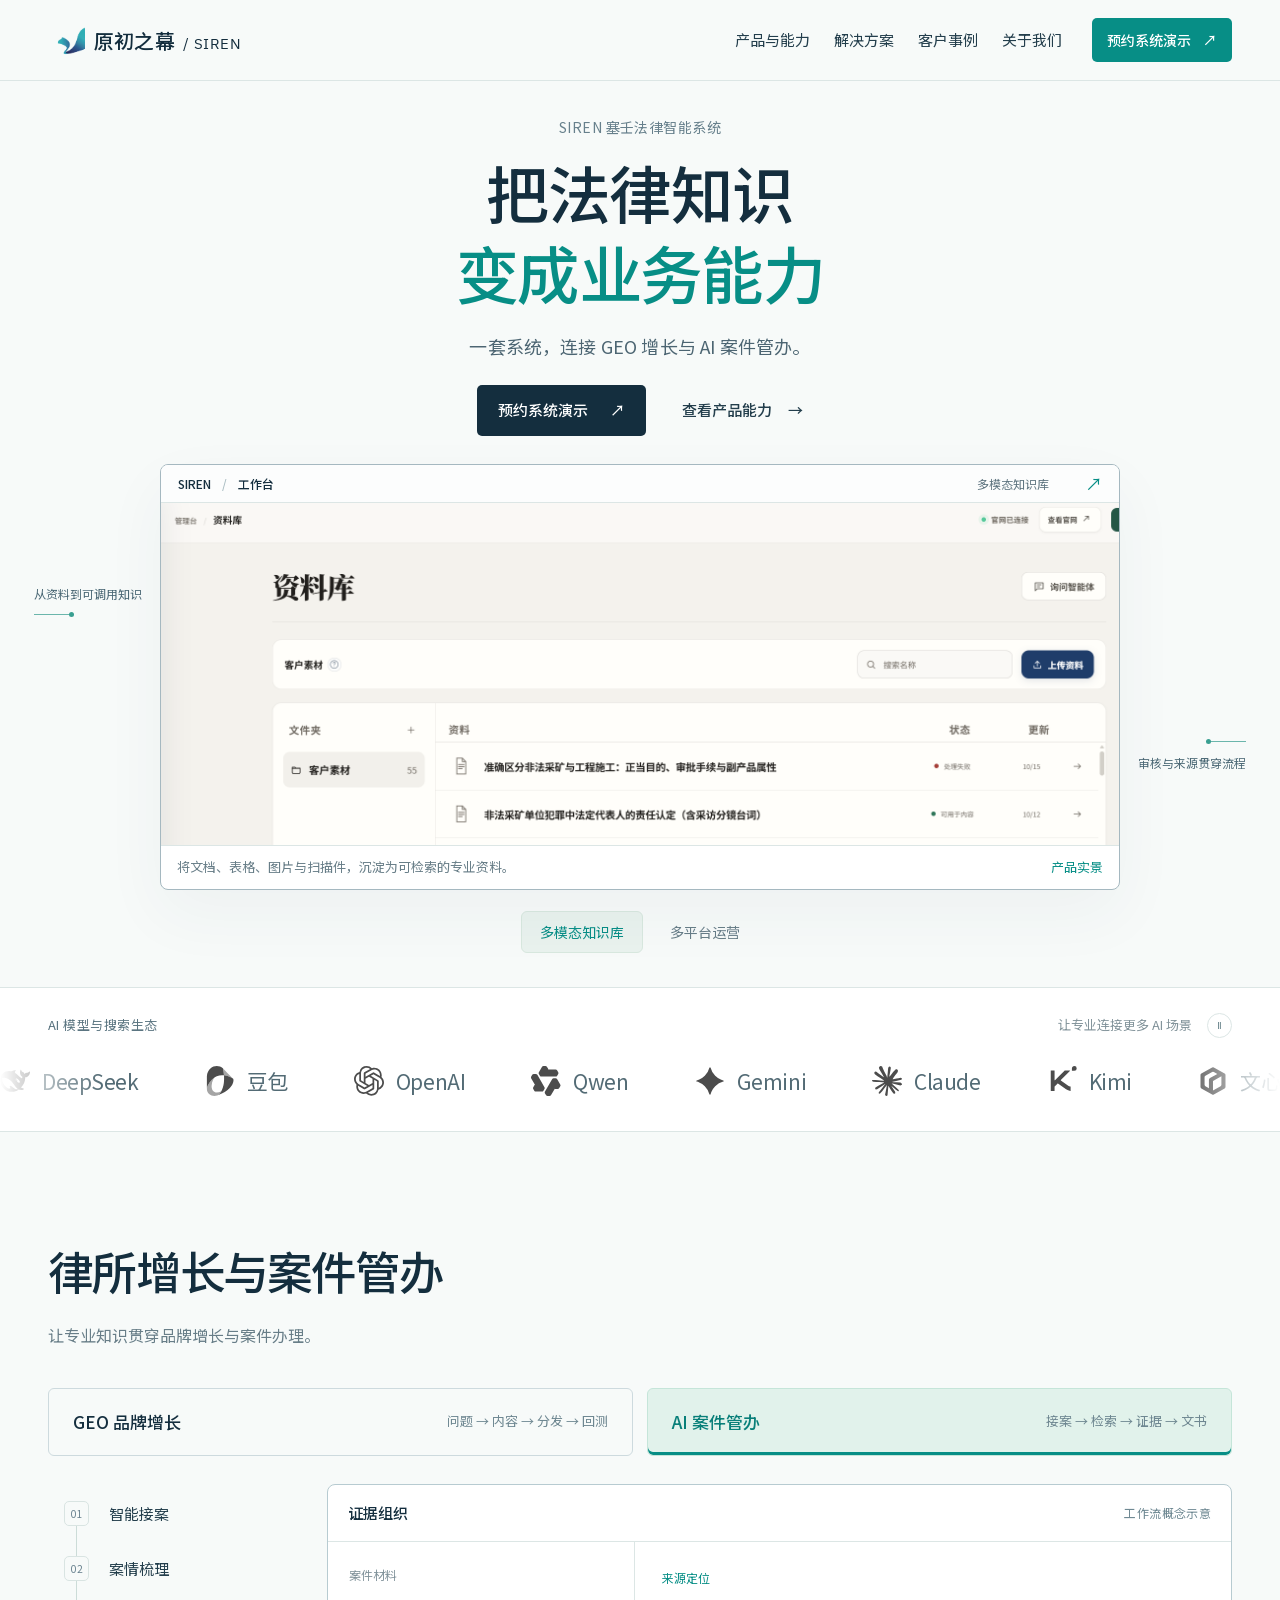
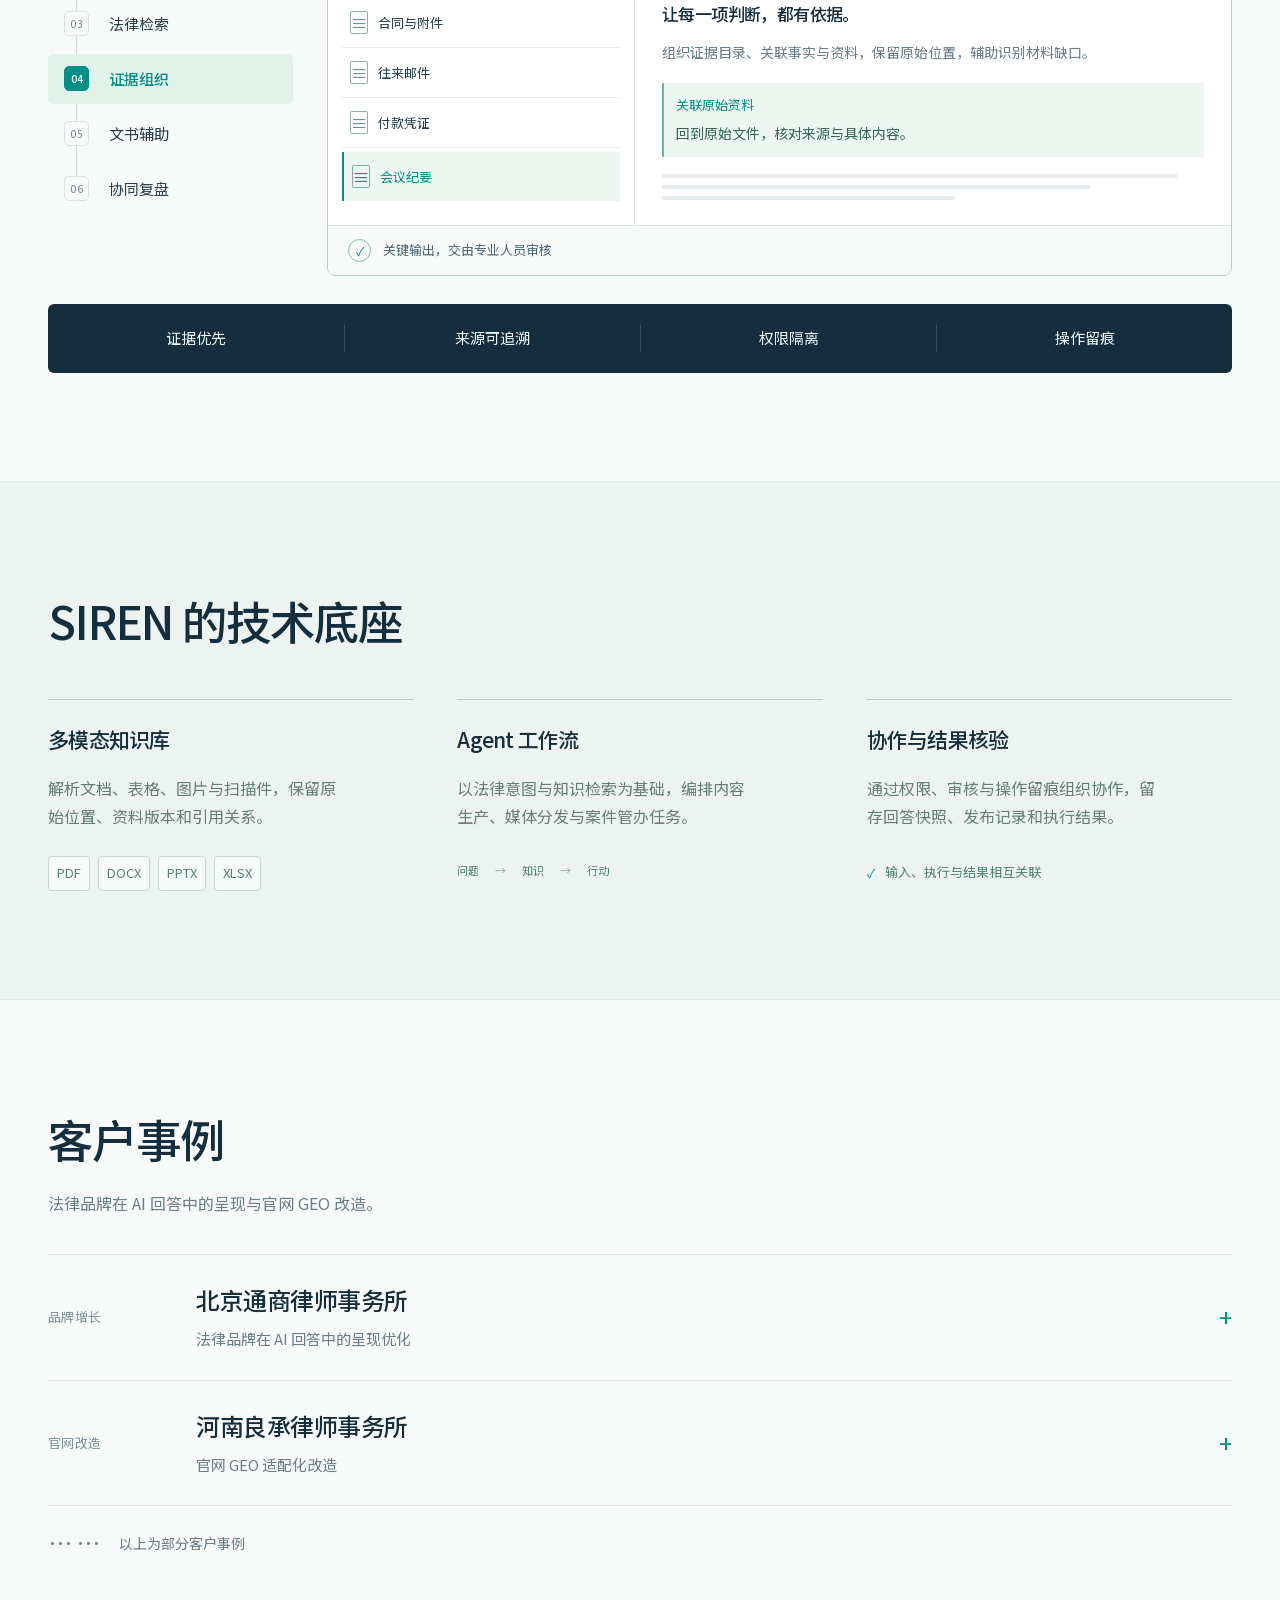
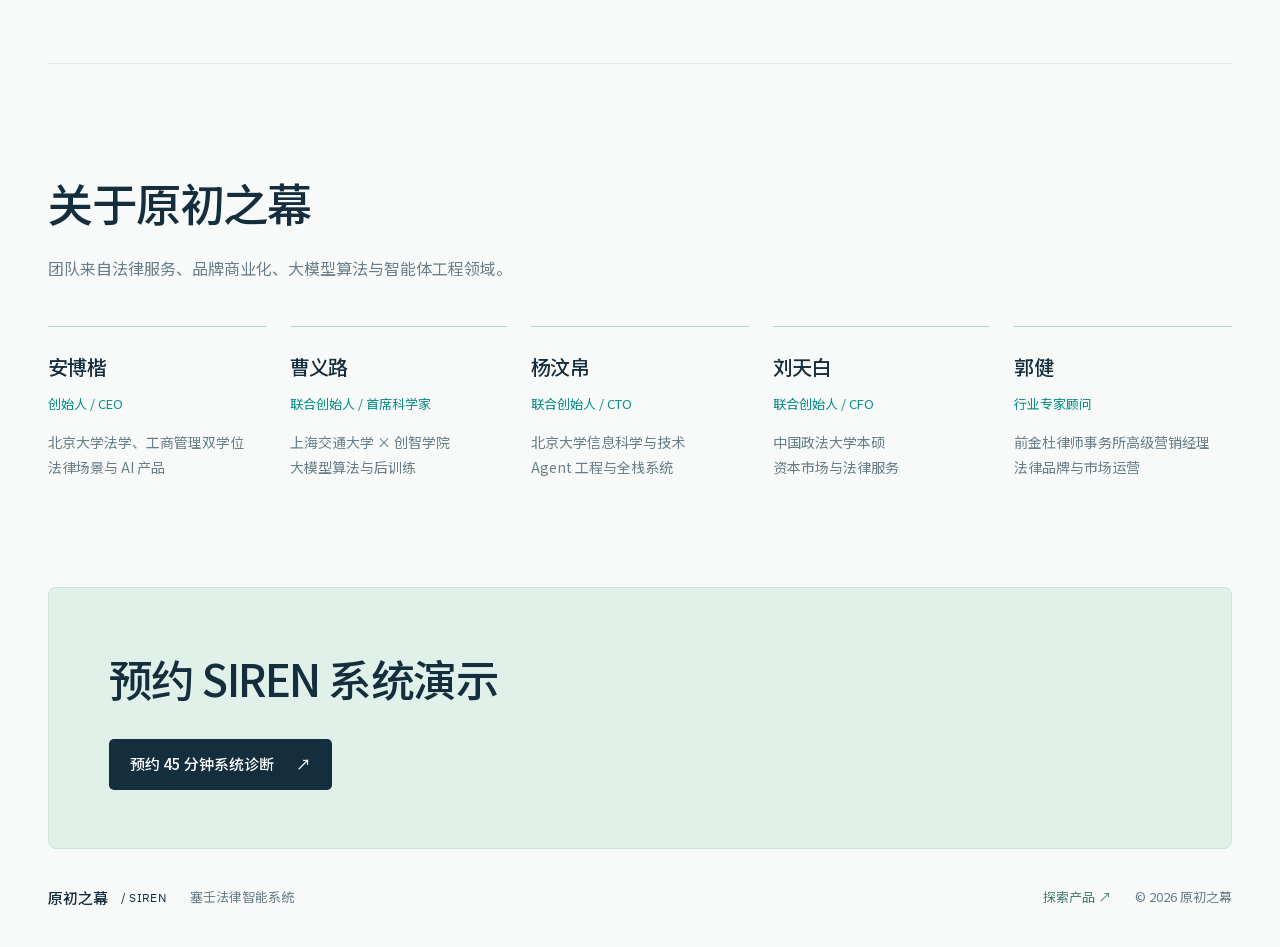
==== commit e7b340f2: "Refine review site typography and customer examples" ====
--- a/c/index.html
+++ b/c/index.html
@@ -9,6 +9,7 @@
   <title>原初之幕 SIREN · 方案 C</title>
   <link rel="icon" href="../assets/veil-logo.png" type="image/png">
   <link rel="stylesheet" href="styles.css">
+  <link rel="stylesheet" href="../assets/site-refinements.css">
   <script src="app.js" defer></script>
 </head>
 <body>
@@ -16,17 +17,17 @@
   <header class="nav-wrap">
     <nav class="nav shell" aria-label="主导航">
       <a class="brand" href="#main" aria-label="原初之幕 首页"><span class="brand-mark"><img src="../assets/veil-logo.png" alt=""></span><span>原初之幕 <span class="brand-product">/ SIREN</span></span></a>
-      <div class="nav-links"><a href="#product">产品与能力</a><a href="#solutions">解决方案</a><a href="#cases">客户实践</a><a href="#about">关于我们</a></div>
+      <div class="nav-links"><a href="#product">产品与能力</a><a href="#solutions">解决方案</a><a href="#cases">客户事例</a><a href="#about">关于我们</a></div>
       <button class="button primary nav-contact" data-contact>预约系统演示 <span aria-hidden="true">↗</span></button>
       <button class="menu-toggle" aria-label="打开菜单" aria-expanded="false" aria-controls="mobile-menu"><span></span><span></span></button>
     </nav>
-    <div id="mobile-menu" class="mobile-menu" hidden><a href="#product">产品与能力</a><a href="#solutions">解决方案</a><a href="#cases">客户实践</a><a href="#about">关于我们</a><button data-contact>预约系统演示 ↗</button></div>
+    <div id="mobile-menu" class="mobile-menu" hidden><a href="#product">产品与能力</a><a href="#solutions">解决方案</a><a href="#cases">客户事例</a><a href="#about">关于我们</a><button data-contact>预约系统演示 ↗</button></div>
   </header>
   <main id="main">
     <section class="hero" aria-labelledby="hero-title" id="product">
       <div class="hero-intro shell">
-        <p class="eyebrow">SIREN / LEGAL INTELLIGENCE SYSTEM</p>
-        <h1 id="hero-title">把法律知识<br><span>变成业务能力。</span></h1>
+        <p class="eyebrow">SIREN 塞壬法律智能系统</p>
+        <h1 id="hero-title">把法律知识<br><span>变成业务能力</span></h1>
         <p class="hero-description">一套系统，连接 GEO 增长与 AI 案件管办。</p>
         <div class="hero-actions"><button class="button primary" data-contact>预约系统演示 <span aria-hidden="true">↗</span></button><a class="text-link" href="#solutions">查看产品能力 <span aria-hidden="true">→</span></a></div>
       </div>
@@ -57,7 +58,7 @@
     </section>
 
     <section class="solutions section shell" id="solutions" aria-labelledby="solutions-title">
-      <div class="section-heading reveal"><p class="section-label">两条业务，一套知识底座</p><h2 id="solutions-title">从一个问题，<br>到一次专业交付。</h2><p>让专业知识贯穿品牌增长与案件办理。</p></div>
+      <div class="section-heading reveal"><h2 id="solutions-title">律所增长与案件管办</h2><p>让专业知识贯穿品牌增长与案件办理。</p></div>
       <div class="business-tabs" role="tablist" aria-label="业务方向">
         <button role="tab" id="growth-tab" aria-selected="false" aria-controls="business-panel" data-business="growth" tabindex="-1"><strong>GEO 品牌增长</strong><span>问题 → 内容 → 分发 → 回测</span></button>
         <button role="tab" id="casework-tab" aria-selected="true" aria-controls="business-panel" data-business="casework"><strong>AI 案件管办</strong><span>接案 → 检索 → 证据 → 文书</span></button>
@@ -73,13 +74,13 @@
       <div class="principles"><span>证据优先</span><span>来源可追溯</span><span>权限隔离</span><span>操作留痕</span></div>
     </section>
 
-    <section class="foundation section" aria-labelledby="foundation-title"><div class="shell"><div class="section-heading reveal"><p class="section-label">SIREN 的技术底座</p><h2 id="foundation-title">让知识能被调用，<br>也让执行有据可查。</h2></div><div class="foundation-grid"><article class="reveal"><span class="foundation-index">01 / KNOWLEDGE</span><h3>多模态知识库</h3><p>解析文档、表格、图片与扫描件，保留原始位置、资料版本和引用关系。</p><div class="format-list"><span>PDF</span><span>DOCX</span><span>PPTX</span><span>XLSX</span></div></article><article class="reveal"><span class="foundation-index">02 / AGENTS</span><h3>Agent 工作流</h3><p>以法律意图与知识检索为基础，编排内容生产、媒体分发与案件管办任务。</p><div class="agent-path"><span>问题</span><i aria-hidden="true">→</i><span>知识</span><i aria-hidden="true">→</i><span>行动</span></div></article><article class="reveal"><span class="foundation-index">03 / OPERATIONS</span><h3>协作与结果核验</h3><p>通过权限、审核与操作留痕组织协作，留存回答快照、发布记录和执行结果。</p><div class="trace-line"><span aria-hidden="true">✓</span>输入、执行与结果相互关联</div></article></div></div></section>
+    <section class="foundation section" aria-labelledby="foundation-title"><div class="shell"><div class="section-heading reveal"><h2 id="foundation-title">SIREN 的技术底座</h2></div><div class="foundation-grid"><article class="reveal"><h3>多模态知识库</h3><p>解析文档、表格、图片与扫描件，保留原始位置、资料版本和引用关系。</p><div class="format-list"><span>PDF</span><span>DOCX</span><span>PPTX</span><span>XLSX</span></div></article><article class="reveal"><h3>Agent 工作流</h3><p>以法律意图与知识检索为基础，编排内容生产、媒体分发与案件管办任务。</p><div class="agent-path"><span>问题</span><i aria-hidden="true">→</i><span>知识</span><i aria-hidden="true">→</i><span>行动</span></div></article><article class="reveal"><h3>协作与结果核验</h3><p>通过权限、审核与操作留痕组织协作，留存回答快照、发布记录和执行结果。</p><div class="trace-line"><span aria-hidden="true">✓</span>输入、执行与结果相互关联</div></article></div></div></section>
 
-    <section class="cases section shell" id="cases" aria-labelledby="cases-title"><div class="section-intro reveal"><p class="section-label">客户实践</p><h2 id="cases-title">走进真实的<br><span class="muted">法律服务场景。</span></h2></div><div class="case-studies"><details class="case-study reveal"><summary><span class="case-index mono">01 / GEO</span><span class="case-info"><span class="case-client">北京通商律师事务所</span><span class="case-subtitle">法律品牌在 AI 回答中的呈现优化</span></span><span class="case-arrow" aria-hidden="true">↗</span></summary><div class="case-detail"><p>围绕法律服务相关问题，观察品牌在 AI 回答中的描述与引用，结合专业资料与公开信源开展优化。</p><span>品牌信息 · 专业内容 · 回答表现</span></div></details><details class="case-study reveal"><summary><span class="case-index mono">02 / WEBSITE</span><span class="case-info"><span class="case-client">河南良承律师事务所</span><span class="case-subtitle">官网 GEO 适配化改造</span></span><span class="case-arrow" aria-hidden="true">↗</span></summary><div class="case-detail"><p>重新组织律师、业务与案例信息，建立专题、FAQ 与结构化标记，让官网形成持续更新、关系清晰的公开信源。</p><span>信息架构 · 律师实体 · 案例与 FAQ · 结构化信息</span></div></details></div></section>
+    <section class="cases section shell" id="cases" aria-labelledby="cases-title"><div class="section-intro reveal"><h2 id="cases-title">客户事例</h2><p>法律品牌在 AI 回答中的呈现与官网 GEO 改造。</p></div><div class="case-studies"><details class="case-study reveal"><summary><span class="case-index">品牌增长</span><span class="case-info"><span class="case-client">北京通商律师事务所</span><span class="case-subtitle">法律品牌在 AI 回答中的呈现优化</span></span><span class="case-arrow" aria-hidden="true"></span></summary><div class="case-detail"><p>围绕法律服务相关问题，观察品牌在 AI 回答中的描述与引用，结合专业资料与公开信源开展优化。</p><span>品牌信息 · 专业内容 · 回答表现</span></div></details><details class="case-study reveal"><summary><span class="case-index">官网改造</span><span class="case-info"><span class="case-client">河南良承律师事务所</span><span class="case-subtitle">官网 GEO 适配化改造</span></span><span class="case-arrow" aria-hidden="true"></span></summary><div class="case-detail"><p>重新组织律师、业务与案例信息，建立专题、FAQ 与结构化标记，让官网形成持续更新、关系清晰的公开信源。</p><span>信息架构 · 律师实体 · 案例与 FAQ · 结构化信息</span></div></details></div><p class="case-continuation"><span aria-hidden="true">……</span>以上为部分客户事例</p></section>
 
-    <section class="about section shell" id="about" aria-labelledby="about-title"><div class="section-intro reveal"><p class="section-label">关于原初之幕</p><h2 id="about-title">理解法律。<br><span class="muted">也把技术做深。</span></h2><p>团队背景覆盖法律服务、品牌商业化、大模型算法与 Agent 工程，<br>把行业经验与系统能力带到同一张工作台。</p></div><div class="team-grid reveal"><div><h3>安博楷</h3><span>创始人 / CEO</span><p>北京大学法学、工商管理双学位<br>法律场景与 AI 产品</p></div><div><h3>曹义路</h3><span>联合创始人 / 首席科学家</span><p>上海交通大学 × 创智学院<br>大模型算法与后训练</p></div><div><h3>杨汶帛</h3><span>联合创始人 / CTO</span><p>北京大学信息科学与技术<br>Agent 工程与全栈系统</p></div><div><h3>刘天白</h3><span>联合创始人 / CFO</span><p>中国政法大学本硕<br>资本市场与法律服务</p></div><div><h3>郭健</h3><span>行业专家顾问</span><p>前金杜律师事务所高级营销经理<br>法律品牌与市场运营</p></div></div></section>
+    <section class="about section shell" id="about" aria-labelledby="about-title"><div class="section-intro reveal"><h2 id="about-title">关于原初之幕</h2><p>团队来自法律服务、品牌商业化、大模型算法与智能体工程领域。</p></div><div class="team-grid reveal"><div><h3>安博楷</h3><span>创始人 / CEO</span><p>北京大学法学、工商管理双学位<br>法律场景与 AI 产品</p></div><div><h3>曹义路</h3><span>联合创始人 / 首席科学家</span><p>上海交通大学 × 创智学院<br>大模型算法与后训练</p></div><div><h3>杨汶帛</h3><span>联合创始人 / CTO</span><p>北京大学信息科学与技术<br>Agent 工程与全栈系统</p></div><div><h3>刘天白</h3><span>联合创始人 / CFO</span><p>中国政法大学本硕<br>资本市场与法律服务</p></div><div><h3>郭健</h3><span>行业专家顾问</span><p>前金杜律师事务所高级营销经理<br>法律品牌与市场运营</p></div></div></section>
 
-    <section class="contact-section shell reveal"><span class="section-label">从你的业务问题开始</span><h2>专业的下一步，<br>一起用 AI 实现。</h2><button class="button primary" data-contact>预约 45 分钟系统诊断 <span aria-hidden="true">↗</span></button><div class="contact-orbit" aria-hidden="true"></div></section>
+    <section class="contact-section shell reveal"><h2>预约 SIREN 系统演示</h2><button class="button primary" data-contact>预约 45 分钟系统诊断 <span aria-hidden="true">↗</span></button></section>
   </main>
   <footer class="footer shell"><a class="brand" href="#main">原初之幕 <span class="brand-product">/ SIREN</span></a><p>塞壬法律智能系统</p><a href="#product">探索产品 ↗</a><span>© 2026 原初之幕</span></footer>
   <dialog id="contact-dialog" aria-labelledby="contact-heading"><button class="dialog-close" aria-label="关闭">×</button><p class="section-label">SIREN / 业务交流</p><h2 id="contact-heading">从一个真实问题开始。</h2><p>预约 45 分钟系统诊断会，一起梳理客户问题、知识资料与业务流程，确定 GEO 增长、案件管办或一体化实施路径。</p><div class="meeting-topics"><span>01 客户问题基线</span><span>02 系统与信源诊断</span><span>03 实施优先级</span></div><p class="contact-note">请通过当前项目对接渠道联系原初之幕团队。</p><button class="button primary" id="copy-brief">复制诊断需求模板 <span>↗</span></button><p class="copy-result" role="status" aria-live="polite"></p></dialog>
--- a/assets/site-refinements.css
+++ b/assets/site-refinements.css
@@ -0,0 +1,148 @@
+/* Shared readability pass for the two review directions. */
+body {
+  font-family: "PingFang SC", "Microsoft YaHei", "Noto Sans SC", system-ui, sans-serif;
+  font-size: 16px;
+}
+
+.nav-links { font-size: 15px; gap: 24px; }
+.nav .brand { font-size: 20px; }
+.brand-en, .brand-product, .engine-word { font-family: "IBM Plex Sans", sans-serif; }
+.button { font-size: 15px; min-height: 48px; gap: 22px; border-radius: 5px; }
+.nav-contact { font-size: 14px; min-height: 44px; gap: 12px; }
+.hero-actions { flex-wrap: wrap; }
+.hero h1 { font-size: clamp(42px, 4.9vw, 68px); line-height: 1.28; letter-spacing: -.025em; }
+.eyebrow { font-size: 14px; letter-spacing: .035em; }
+.hero-description { font-size: 18px; line-height: 1.8; text-wrap: pretty; }
+.hero-copy .hero-description { max-width: 25em; }
+.text-button, .text-link { font-size: 15px; gap: 16px; }
+.hero-intro { padding-block: 34px 28px; }
+.hero:has(.hero-intro)::before, .hero:has(.hero-intro)::after { content: none; }
+.engine-visual::after { opacity: .38; }
+.engine-word { letter-spacing: .12em; }
+.engine-node { font-size: 13px; grid-template-columns: 6px auto; }
+.visual-top, .visual-bottom { font-size: 12px; }
+.visual-bottom { color: #a7baad; }
+.product-callout, .frame-toolbar, .frame-top { font-size: 12px; }
+.frame-identity { font-size: 12px; }
+.frame-caption, .frame-bottom { font-size: 13px; }
+.product-tabs button { font-size: 14px; min-height: 42px; }
+.ecosystem h2, .ecosystem-head > div { font-size: 13px; }
+
+.section-intro h2, .section-heading h2, .product-intro h2 {
+  font-size: clamp(33px, 3.55vw, 48px);
+  letter-spacing: -.025em;
+  line-height: 1.35;
+  text-wrap: balance;
+}
+.section-label, .product-principles, .format-list, .trace-line { font-size: 13px; }
+.section-intro > p:last-child:not(.section-label),
+.section-heading > p:last-child:not(.section-label),
+.product-intro > p:last-child,
+.solution > p, .foundation-grid p, .workflow-panel p, .workflow-selector > p {
+  font-size: 16px;
+  line-height: 1.8;
+}
+.solution { background: #171d19; border-radius: 8px; }
+.solution h3 { font-size: clamp(24px, 2.5vw, 32px); text-wrap: balance; }
+.solution-heading, .inline-link, .query, .case-item { font-size: 14px; }
+.case-state, .answer-small, .answer-line b { font-size: 12px; }
+.answer-line { font-size: 14px; }
+.foundation-grid h3 { margin-top: 0; }
+.business-tabs strong { font-size: 17px; }
+.business-tabs button > span { font-size: 13px; }
+.step-button { font-size: 15px; }
+.source-list > p, .document-label, .preview-toolbar small { font-size: 12px; }
+.source-row, .review-strip, .document-excerpt > span { font-size: 13px; }
+.source-document > p:not(.document-label), .document-excerpt p { font-size: 14px; }
+.principles { font-size: 15px; }
+
+.case-studies { margin-top: 36px; }
+.case-study summary { gap: 32px; padding-block: 28px; }
+.case-index { min-width: 116px; font-size: 13px; letter-spacing: .02em; }
+.case-client { font-size: 24px; font-weight: 500; line-height: 1.45; }
+.case-subtitle { font-size: 15px; line-height: 1.65; }
+.case-detail { padding-left: 148px; }
+.case-detail p { font-size: 16px; line-height: 1.85; }
+.case-detail > span { font-size: 13px; }
+.case-arrow, .case-study[open] .case-arrow { transform: none; }
+.case-arrow::before { content: "+"; }
+.case-study[open] .case-arrow::before { content: "−"; }
+.case-continuation {
+  display: flex;
+  align-items: center;
+  gap: 16px;
+  margin-top: 24px;
+  color: var(--muted);
+  font-size: 14px;
+}
+.case-continuation > span { font-size: 25px; letter-spacing: .1em; line-height: 1; }
+
+.team-grid h3 { font-size: 20px; font-weight: 500; }
+.team-grid span { font-size: 13px; }
+.team-grid p { font-size: 14px; line-height: 1.75; margin-top: 14px; }
+.contact-section h2 { font-size: clamp(29px, 3.4vw, 44px); font-weight: 500; }
+.footer, .footer > span:last-child { font-size: 13px; }
+dialog p:not(.section-label) { font-size: 15px; }
+.meeting-topics { font-size: 14px; }
+
+@media (max-width: 1000px) {
+  .nav-links { gap: 16px; font-size: 14px; }
+  .hero h1 { font-size: clamp(40px, 5.3vw, 56px); }
+  .hero-description { font-size: 16px; }
+  .visual-top, .visual-bottom, .engine-node { font-size: 11px; }
+  .case-study summary { gap: 24px; }
+  .case-index { min-width: 82px; }
+  .case-client { font-size: 22px; }
+  .case-detail { padding-left: 106px; }
+}
+
+@media (max-width: 800px) {
+  .nav .brand { font-size: 17px; }
+  .nav-contact { font-size: 13px; padding-inline: 10px; }
+  .menu-toggle { width: 44px; height: 44px; }
+  .hero-intro { padding-block: 28px 24px; }
+  .hero h1 { font-size: clamp(38px, 6.8vw, 48px); }
+  .eyebrow { font-size: 12px; }
+  .product-tabs button { font-size: 13px; }
+  .business-tabs strong, .step-button { font-size: 14px; }
+  .business-tabs button > span { font-size: 11px; }
+  .source-row, .frame-caption, .frame-bottom, .source-list > p { font-size: 12px; }
+  .footer, .footer > span:last-child { font-size: 12px; }
+}
+
+@media (max-width: 600px) {
+  .nav { gap: 8px; }
+  .hero h1 { font-size: clamp(37px, 10.5vw, 43px); }
+  .hero-description { font-size: 16px; }
+  .hero-actions { gap: 18px; }
+  .hero-actions .button, .contact-section .button, dialog .button {
+    font-size: 14px;
+    min-height: 44px;
+    padding-inline: 14px;
+    gap: 12px;
+  }
+  .text-button, .text-link { font-size: 14px; gap: 10px; }
+  .section-intro h2, .section-heading h2, .product-intro h2 { font-size: 32px; }
+  .section-intro > p:last-child:not(.section-label),
+  .section-heading > p:last-child:not(.section-label),
+  .product-intro > p:last-child,
+  .solution > p, .foundation-grid p, .workflow-panel p, .workflow-selector > p {
+    font-size: 15px;
+  }
+  .workflow-selector button { min-width: 0; }
+  .case-study summary { gap: 10px 15px; flex-wrap: wrap; align-items: flex-start; }
+  .case-index { width: 100%; min-width: 0; font-size: 12px; }
+  .case-client { font-size: 20px; }
+  .case-subtitle, .case-continuation { font-size: 14px; }
+  .case-detail { padding-left: 0; }
+  .case-detail p { font-size: 15px; }
+  .team-grid h3 { font-size: 18px; }
+  .team-grid span { font-size: 12px; }
+  .team-grid p { font-size: 13px; }
+}
+
+@media (max-width: 360px) {
+  .nav .brand { font-size: 16px; }
+  .nav-contact > span[aria-hidden="true"] { display: none; }
+  .business-tabs button > span { white-space: normal; }
+}
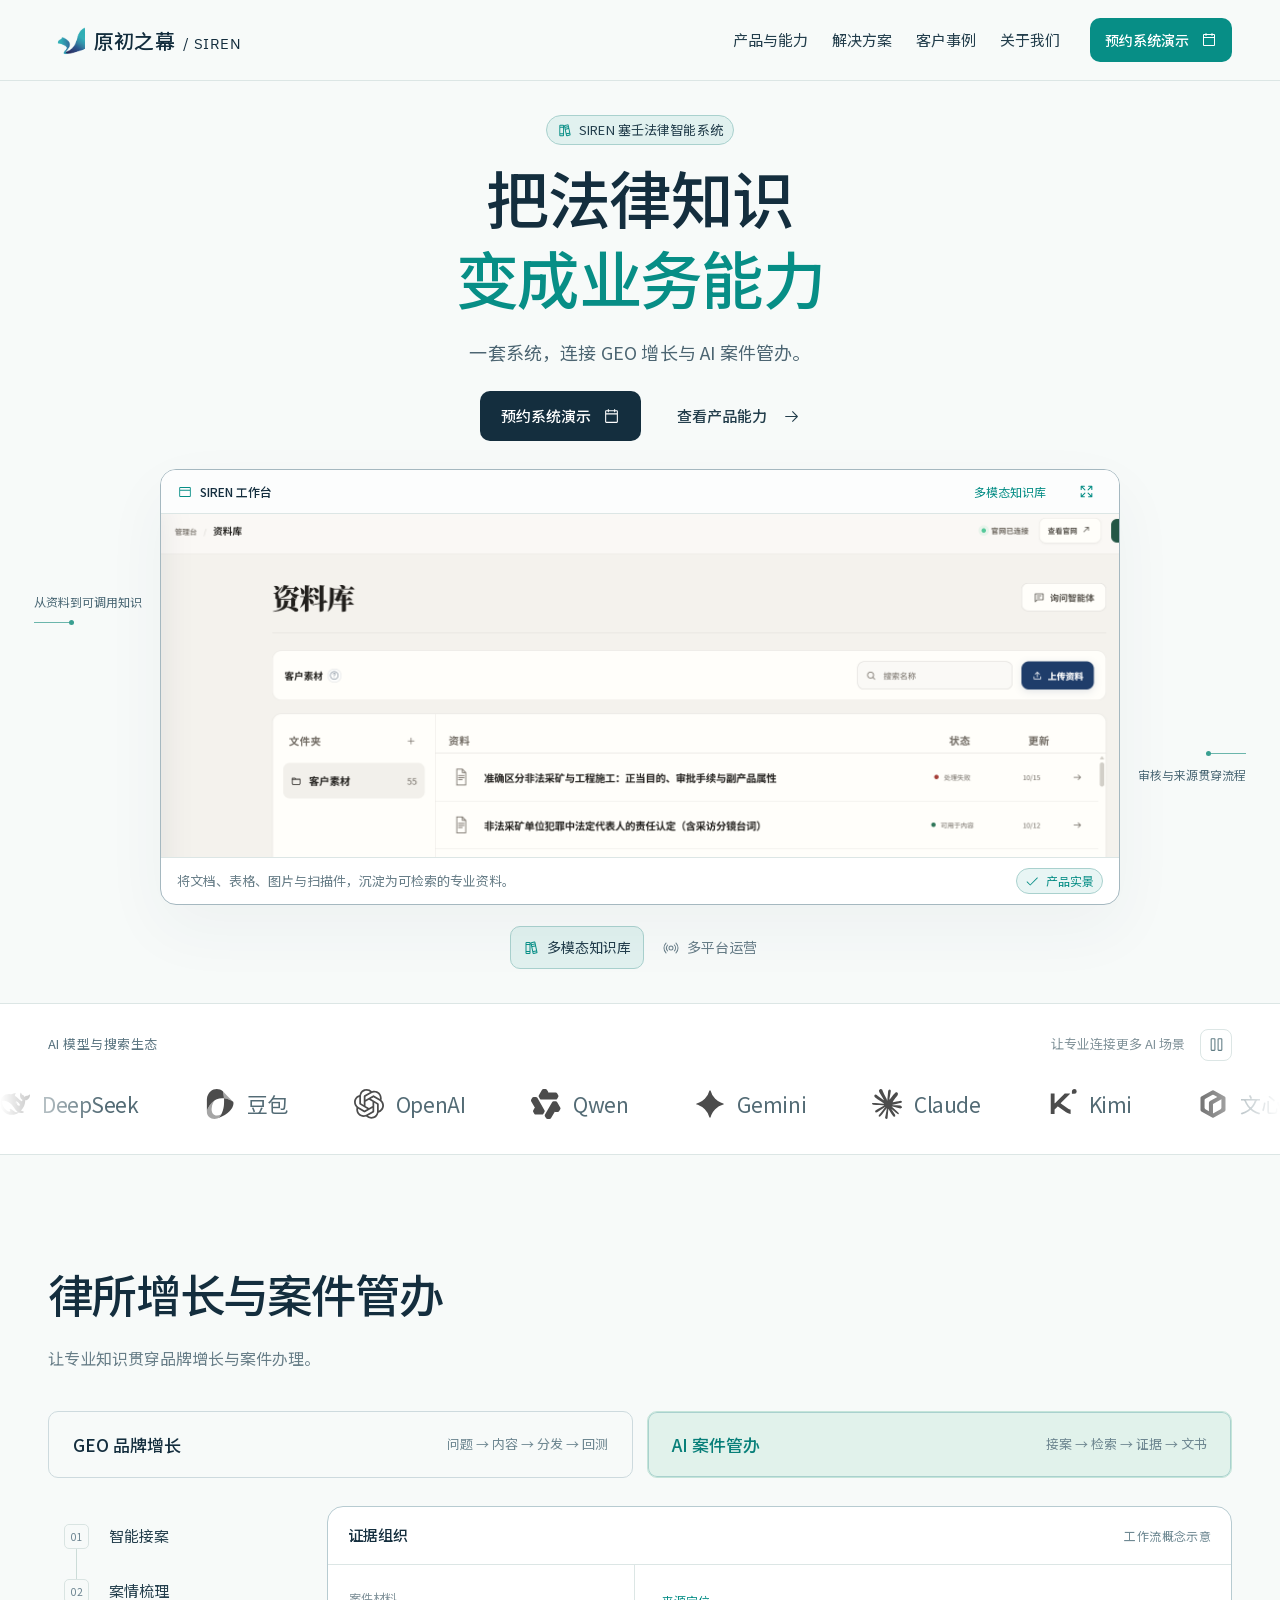
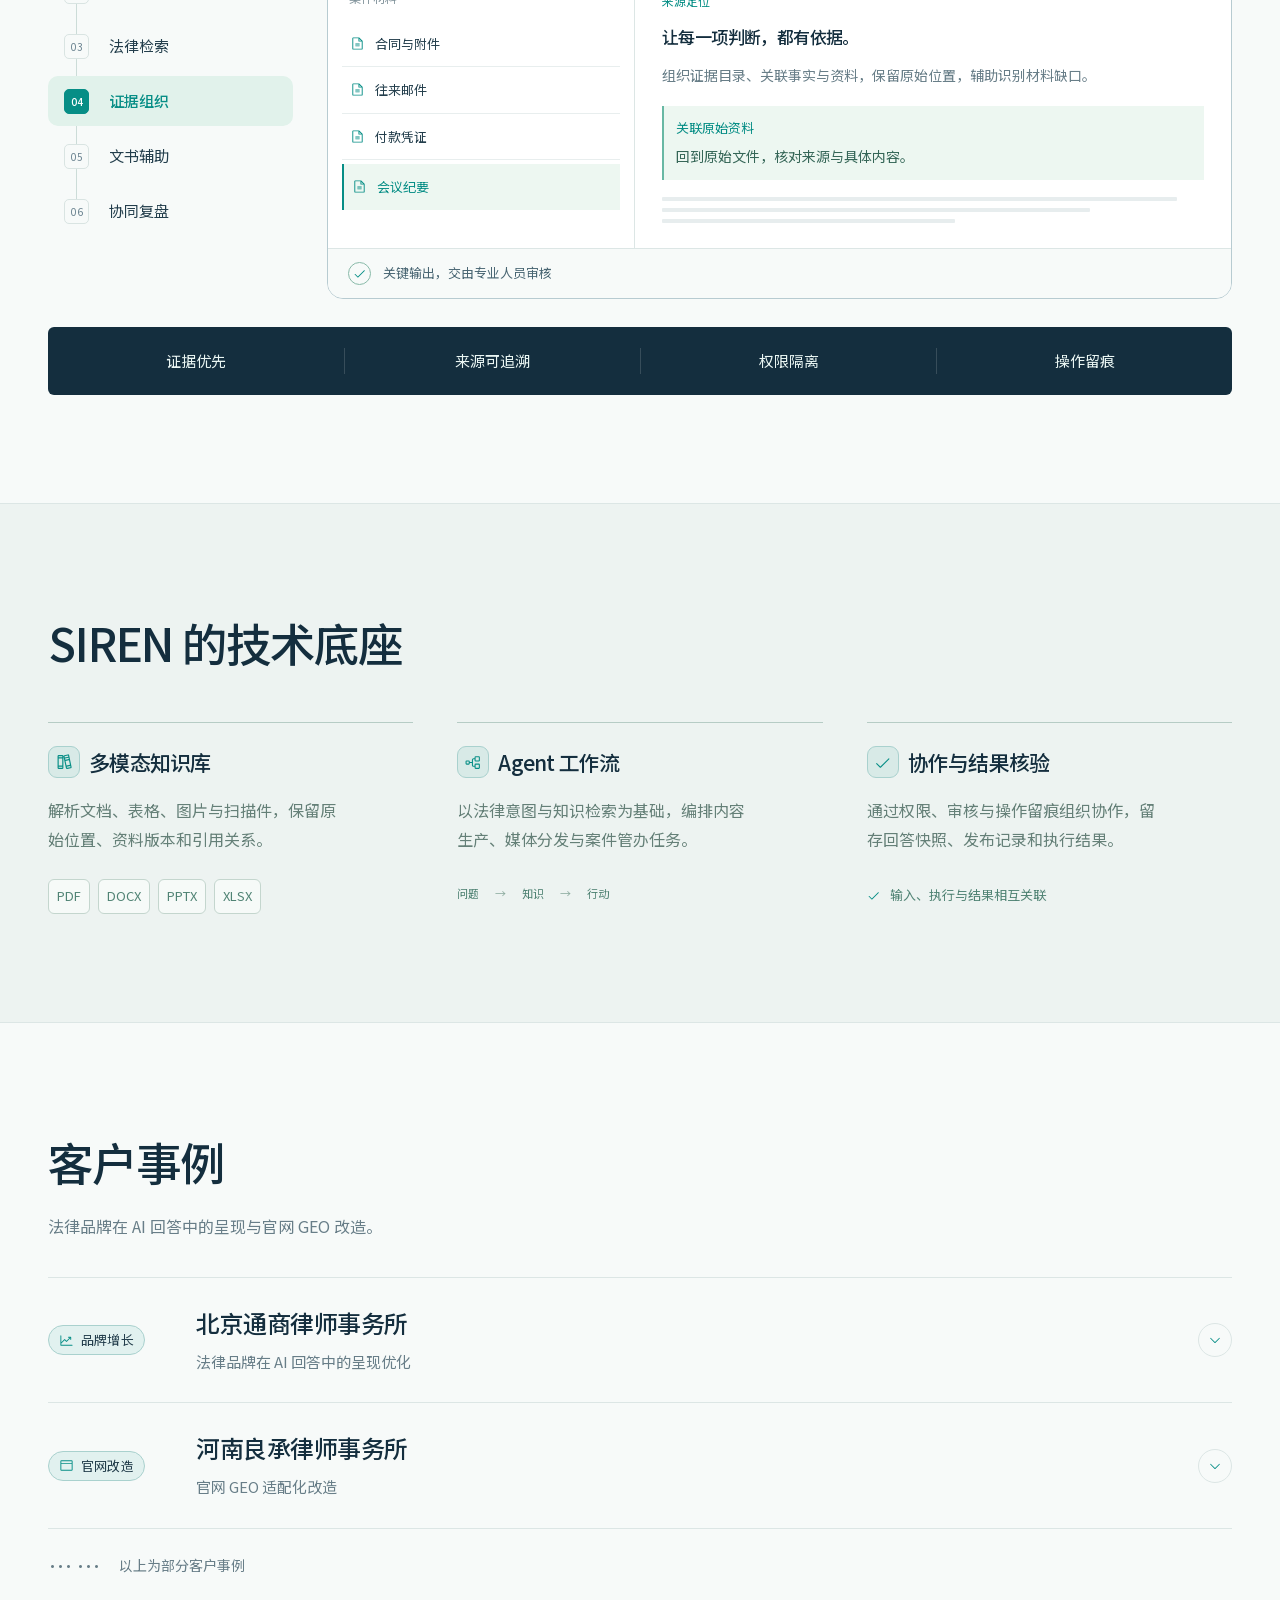
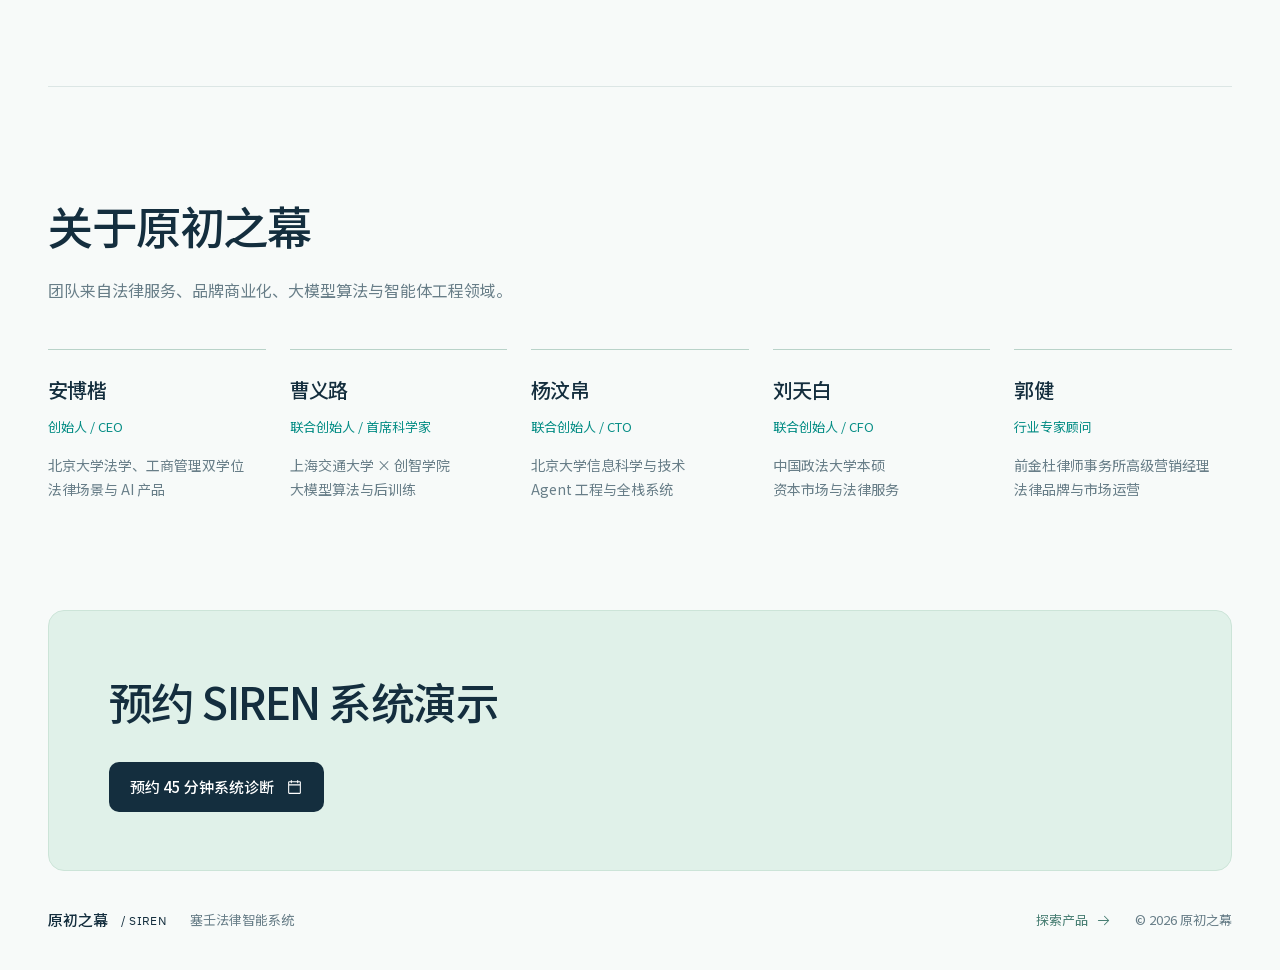
==== commit 66787e97: "Polish icons, corners and labels across review variants" ====
--- a/c/index.html
+++ b/c/index.html
@@ -9,8 +9,9 @@
   <title>原初之幕 SIREN · 方案 C</title>
   <link rel="icon" href="../assets/veil-logo.png" type="image/png">
   <link rel="stylesheet" href="styles.css">
-  <link rel="stylesheet" href="../assets/site-refinements.css">
-  <script src="app.js" defer></script>
+  <link rel="stylesheet" href="../assets/ui-icons.css?v=3">
+  <link rel="stylesheet" href="../assets/site-refinements.css?v=3">
+  <script src="app.js?v=3" defer></script>
 </head>
 <body>
   <a class="skip" href="#main">跳至正文</a>
@@ -18,33 +19,33 @@
     <nav class="nav shell" aria-label="主导航">
       <a class="brand" href="#main" aria-label="原初之幕 首页"><span class="brand-mark"><img src="../assets/veil-logo.png" alt=""></span><span>原初之幕 <span class="brand-product">/ SIREN</span></span></a>
       <div class="nav-links"><a href="#product">产品与能力</a><a href="#solutions">解决方案</a><a href="#cases">客户事例</a><a href="#about">关于我们</a></div>
-      <button class="button primary nav-contact" data-contact>预约系统演示 <span aria-hidden="true">↗</span></button>
+      <button class="button primary nav-contact" data-contact>预约系统演示<span class="ui-icon" data-icon="calendar-blank" aria-hidden="true"></span></button>
       <button class="menu-toggle" aria-label="打开菜单" aria-expanded="false" aria-controls="mobile-menu"><span></span><span></span></button>
     </nav>
-    <div id="mobile-menu" class="mobile-menu" hidden><a href="#product">产品与能力</a><a href="#solutions">解决方案</a><a href="#cases">客户事例</a><a href="#about">关于我们</a><button data-contact>预约系统演示 ↗</button></div>
+    <div id="mobile-menu" class="mobile-menu" hidden><a href="#product">产品与能力</a><a href="#solutions">解决方案</a><a href="#cases">客户事例</a><a href="#about">关于我们</a><button data-contact>预约系统演示<span class="ui-icon" data-icon="calendar-blank" aria-hidden="true"></span></button></div>
   </header>
   <main id="main">
     <section class="hero" aria-labelledby="hero-title" id="product">
       <div class="hero-intro shell">
-        <p class="eyebrow">SIREN 塞壬法律智能系统</p>
+        <p class="eyebrow"><span class="ui-icon" data-icon="books" aria-hidden="true"></span>SIREN 塞壬法律智能系统</p>
         <h1 id="hero-title">把法律知识<br><span>变成业务能力</span></h1>
         <p class="hero-description">一套系统，连接 GEO 增长与 AI 案件管办。</p>
-        <div class="hero-actions"><button class="button primary" data-contact>预约系统演示 <span aria-hidden="true">↗</span></button><a class="text-link" href="#solutions">查看产品能力 <span aria-hidden="true">→</span></a></div>
+        <div class="hero-actions"><button class="button primary" data-contact>预约系统演示<span class="ui-icon" data-icon="calendar-blank" aria-hidden="true"></span></button><a class="text-link" href="#solutions">查看产品能力<span class="ui-icon" data-icon="arrow-right" aria-hidden="true"></span></a></div>
       </div>
       <div class="hero-product shell">
         <div class="product-callout left-callout"><span>从资料到可调用知识</span><i aria-hidden="true"></i></div>
         <div class="product-frame" id="product-panel" role="tabpanel" aria-labelledby="knowledge-tab">
-          <div class="frame-toolbar"><span class="frame-identity">SIREN <span>/</span> 工作台</span><span class="frame-mode" id="screen-name">多模态知识库</span><button class="zoom-screen" aria-label="放大产品界面">↗</button></div>
+          <div class="frame-toolbar"><span class="frame-identity"><span class="ui-icon" data-icon="browser" aria-hidden="true"></span>SIREN 工作台</span><span class="frame-mode" id="screen-name">多模态知识库</span><button class="zoom-screen" aria-label="放大产品界面"><span class="ui-icon" data-icon="arrows-out" aria-hidden="true"></span></button></div>
           <button class="screen-button" aria-label="放大查看产品界面"><img id="product-screen" src="../assets/knowledge-library.png" alt="SIREN 客户资料库实际界面，包含资料搜索、上传和状态管理" width="1944" height="1114" fetchpriority="high"></button>
-          <div class="frame-bottom"><span id="screen-description">将文档、表格、图片与扫描件，沉淀为可检索的专业资料。</span><span>产品实景</span></div>
+          <div class="frame-bottom"><span id="screen-description">将文档、表格、图片与扫描件，沉淀为可检索的专业资料。</span><span class="product-status"><span class="ui-icon" data-icon="check" aria-hidden="true"></span>产品实景</span></div>
         </div>
         <div class="product-callout right-callout"><i aria-hidden="true"></i><span>审核与来源贯穿流程</span></div>
       </div>
-      <div class="product-tabs shell" role="tablist" aria-label="产品界面"><button role="tab" id="knowledge-tab" aria-selected="true" aria-controls="product-panel" data-screen="knowledge">多模态知识库</button><button role="tab" id="publishing-tab" aria-selected="false" aria-controls="product-panel" data-screen="publishing" tabindex="-1">多平台运营</button></div>
+      <div class="product-tabs shell" role="tablist" aria-label="产品界面"><button role="tab" id="knowledge-tab" aria-selected="true" aria-controls="product-panel" data-screen="knowledge"><span class="ui-icon" data-icon="books" aria-hidden="true"></span>多模态知识库</button><button role="tab" id="publishing-tab" aria-selected="false" aria-controls="product-panel" data-screen="publishing" tabindex="-1"><span class="ui-icon" data-icon="broadcast" aria-hidden="true"></span>多平台运营</button></div>
     </section>
 
     <section class="ecosystem" aria-labelledby="ecosystem-title">
-      <div class="ecosystem-head shell"><h2 id="ecosystem-title">AI 模型与搜索生态</h2><div><span>让专业连接更多 AI 场景</span><button class="marquee-control" aria-label="暂停图标滚动" aria-pressed="false"><span aria-hidden="true">Ⅱ</span></button></div></div>
+      <div class="ecosystem-head shell"><h2 id="ecosystem-title">AI 模型与搜索生态</h2><div><span>让专业连接更多 AI 场景</span><button class="marquee-control" aria-label="暂停图标滚动" aria-pressed="false"><span class="ui-icon" data-icon="pause" aria-hidden="true"></span></button></div></div>
       <div class="logo-viewport"><div class="logo-track"><div class="logo-group">
         <span class="ai-logo"><img src="../assets/icons/deepseek.svg" alt="" width="30" height="30">DeepSeek</span>
         <span class="ai-logo"><img src="../assets/icons/doubao.svg" alt="" width="30" height="30">豆包</span>
@@ -67,23 +68,23 @@
         <div class="step-list" role="tablist" aria-label="工作流步骤" aria-orientation="vertical"></div>
         <div class="workflow-preview" role="tabpanel" id="step-panel" aria-labelledby="step-3">
           <div class="preview-toolbar"><span id="step-heading">证据组织</span><small>工作流概念示意</small></div>
-          <div class="preview-body"><div class="source-list"><p id="source-label">案件材料</p><div class="source-row"><span class="file-icon" aria-hidden="true">≡</span><span id="source-one">合同与附件</span></div><div class="source-row"><span class="file-icon" aria-hidden="true">≡</span><span id="source-two">往来邮件</span></div><div class="source-row"><span class="file-icon" aria-hidden="true">≡</span><span id="source-three">付款凭证</span></div><div class="source-row selected"><span class="file-icon" aria-hidden="true">≡</span><span id="source-four">会议纪要</span></div></div><div class="source-document"><p class="document-label" id="document-label">来源定位</p><h3 id="document-title">让每一项判断，都有依据。</h3><p id="document-description">组织证据目录、关联事实与资料，保留原始位置，辅助识别材料缺口。</p><div class="document-excerpt"><span>关联原始资料</span><p id="document-highlight">回到原始文件，核对来源与具体内容。</p></div><div class="document-lines" aria-hidden="true"><i></i><i></i><i></i></div></div></div>
-          <div class="review-strip"><span class="review-icon" aria-hidden="true">✓</span><span>关键输出，交由专业人员审核</span></div>
+          <div class="preview-body"><div class="source-list"><p id="source-label">案件材料</p><div class="source-row"><span class="ui-icon" data-icon="file-text" aria-hidden="true"></span><span id="source-one">合同与附件</span></div><div class="source-row"><span class="ui-icon" data-icon="file-text" aria-hidden="true"></span><span id="source-two">往来邮件</span></div><div class="source-row"><span class="ui-icon" data-icon="file-text" aria-hidden="true"></span><span id="source-three">付款凭证</span></div><div class="source-row selected"><span class="ui-icon" data-icon="file-text" aria-hidden="true"></span><span id="source-four">会议纪要</span></div></div><div class="source-document"><p class="document-label" id="document-label">来源定位</p><h3 id="document-title">让每一项判断，都有依据。</h3><p id="document-description">组织证据目录、关联事实与资料，保留原始位置，辅助识别材料缺口。</p><div class="document-excerpt"><span>关联原始资料</span><p id="document-highlight">回到原始文件，核对来源与具体内容。</p></div><div class="document-lines" aria-hidden="true"><i></i><i></i><i></i></div></div></div>
+          <div class="review-strip"><span class="review-icon" aria-hidden="true"><span class="ui-icon" data-icon="check" aria-hidden="true"></span></span><span>关键输出，交由专业人员审核</span></div>
         </div>
       </div>
       <div class="principles"><span>证据优先</span><span>来源可追溯</span><span>权限隔离</span><span>操作留痕</span></div>
     </section>
 
-    <section class="foundation section" aria-labelledby="foundation-title"><div class="shell"><div class="section-heading reveal"><h2 id="foundation-title">SIREN 的技术底座</h2></div><div class="foundation-grid"><article class="reveal"><h3>多模态知识库</h3><p>解析文档、表格、图片与扫描件，保留原始位置、资料版本和引用关系。</p><div class="format-list"><span>PDF</span><span>DOCX</span><span>PPTX</span><span>XLSX</span></div></article><article class="reveal"><h3>Agent 工作流</h3><p>以法律意图与知识检索为基础，编排内容生产、媒体分发与案件管办任务。</p><div class="agent-path"><span>问题</span><i aria-hidden="true">→</i><span>知识</span><i aria-hidden="true">→</i><span>行动</span></div></article><article class="reveal"><h3>协作与结果核验</h3><p>通过权限、审核与操作留痕组织协作，留存回答快照、发布记录和执行结果。</p><div class="trace-line"><span aria-hidden="true">✓</span>输入、执行与结果相互关联</div></article></div></div></section>
+    <section class="foundation section" aria-labelledby="foundation-title"><div class="shell"><div class="section-heading reveal"><h2 id="foundation-title">SIREN 的技术底座</h2></div><div class="foundation-grid"><article class="reveal"><h3><span class="icon-tile" aria-hidden="true"><span class="ui-icon" data-icon="books" aria-hidden="true"></span></span>多模态知识库</h3><p>解析文档、表格、图片与扫描件，保留原始位置、资料版本和引用关系。</p><div class="format-list"><span>PDF</span><span>DOCX</span><span>PPTX</span><span>XLSX</span></div></article><article class="reveal"><h3><span class="icon-tile" aria-hidden="true"><span class="ui-icon" data-icon="tree-structure" aria-hidden="true"></span></span>Agent 工作流</h3><p>以法律意图与知识检索为基础，编排内容生产、媒体分发与案件管办任务。</p><div class="agent-path"><span>问题</span><i aria-hidden="true">→</i><span>知识</span><i aria-hidden="true">→</i><span>行动</span></div></article><article class="reveal"><h3><span class="icon-tile" aria-hidden="true"><span class="ui-icon" data-icon="check" aria-hidden="true"></span></span>协作与结果核验</h3><p>通过权限、审核与操作留痕组织协作，留存回答快照、发布记录和执行结果。</p><div class="trace-line"><span class="ui-icon" data-icon="check" aria-hidden="true"></span>输入、执行与结果相互关联</div></article></div></div></section>
 
-    <section class="cases section shell" id="cases" aria-labelledby="cases-title"><div class="section-intro reveal"><h2 id="cases-title">客户事例</h2><p>法律品牌在 AI 回答中的呈现与官网 GEO 改造。</p></div><div class="case-studies"><details class="case-study reveal"><summary><span class="case-index">品牌增长</span><span class="case-info"><span class="case-client">北京通商律师事务所</span><span class="case-subtitle">法律品牌在 AI 回答中的呈现优化</span></span><span class="case-arrow" aria-hidden="true"></span></summary><div class="case-detail"><p>围绕法律服务相关问题，观察品牌在 AI 回答中的描述与引用，结合专业资料与公开信源开展优化。</p><span>品牌信息 · 专业内容 · 回答表现</span></div></details><details class="case-study reveal"><summary><span class="case-index">官网改造</span><span class="case-info"><span class="case-client">河南良承律师事务所</span><span class="case-subtitle">官网 GEO 适配化改造</span></span><span class="case-arrow" aria-hidden="true"></span></summary><div class="case-detail"><p>重新组织律师、业务与案例信息，建立专题、FAQ 与结构化标记，让官网形成持续更新、关系清晰的公开信源。</p><span>信息架构 · 律师实体 · 案例与 FAQ · 结构化信息</span></div></details></div><p class="case-continuation"><span aria-hidden="true">……</span>以上为部分客户事例</p></section>
+    <section class="cases section shell" id="cases" aria-labelledby="cases-title"><div class="section-intro reveal"><h2 id="cases-title">客户事例</h2><p>法律品牌在 AI 回答中的呈现与官网 GEO 改造。</p></div><div class="case-studies"><details class="case-study reveal"><summary><span class="case-index"><span class="case-tag"><span class="ui-icon" data-icon="chart-line-up" aria-hidden="true"></span>品牌增长</span></span><span class="case-info"><span class="case-client">北京通商律师事务所</span><span class="case-subtitle">法律品牌在 AI 回答中的呈现优化</span></span><span class="case-arrow" aria-hidden="true"><span class="ui-icon" data-icon="caret-down" aria-hidden="true"></span></span></summary><div class="case-detail"><p>围绕法律服务相关问题，观察品牌在 AI 回答中的描述与引用，结合专业资料与公开信源开展优化。</p><span>品牌信息 · 专业内容 · 回答表现</span></div></details><details class="case-study reveal"><summary><span class="case-index"><span class="case-tag"><span class="ui-icon" data-icon="browser" aria-hidden="true"></span>官网改造</span></span><span class="case-info"><span class="case-client">河南良承律师事务所</span><span class="case-subtitle">官网 GEO 适配化改造</span></span><span class="case-arrow" aria-hidden="true"><span class="ui-icon" data-icon="caret-down" aria-hidden="true"></span></span></summary><div class="case-detail"><p>重新组织律师、业务与案例信息，建立专题、FAQ 与结构化标记，让官网形成持续更新、关系清晰的公开信源。</p><span>信息架构 · 律师实体 · 案例与 FAQ · 结构化信息</span></div></details></div><p class="case-continuation"><span aria-hidden="true">……</span>以上为部分客户事例</p></section>
 
     <section class="about section shell" id="about" aria-labelledby="about-title"><div class="section-intro reveal"><h2 id="about-title">关于原初之幕</h2><p>团队来自法律服务、品牌商业化、大模型算法与智能体工程领域。</p></div><div class="team-grid reveal"><div><h3>安博楷</h3><span>创始人 / CEO</span><p>北京大学法学、工商管理双学位<br>法律场景与 AI 产品</p></div><div><h3>曹义路</h3><span>联合创始人 / 首席科学家</span><p>上海交通大学 × 创智学院<br>大模型算法与后训练</p></div><div><h3>杨汶帛</h3><span>联合创始人 / CTO</span><p>北京大学信息科学与技术<br>Agent 工程与全栈系统</p></div><div><h3>刘天白</h3><span>联合创始人 / CFO</span><p>中国政法大学本硕<br>资本市场与法律服务</p></div><div><h3>郭健</h3><span>行业专家顾问</span><p>前金杜律师事务所高级营销经理<br>法律品牌与市场运营</p></div></div></section>
 
-    <section class="contact-section shell reveal"><h2>预约 SIREN 系统演示</h2><button class="button primary" data-contact>预约 45 分钟系统诊断 <span aria-hidden="true">↗</span></button></section>
+    <section class="contact-section shell reveal"><h2>预约 SIREN 系统演示</h2><button class="button primary" data-contact>预约 45 分钟系统诊断<span class="ui-icon" data-icon="calendar-blank" aria-hidden="true"></span></button></section>
   </main>
-  <footer class="footer shell"><a class="brand" href="#main">原初之幕 <span class="brand-product">/ SIREN</span></a><p>塞壬法律智能系统</p><a href="#product">探索产品 ↗</a><span>© 2026 原初之幕</span></footer>
-  <dialog id="contact-dialog" aria-labelledby="contact-heading"><button class="dialog-close" aria-label="关闭">×</button><p class="section-label">SIREN / 业务交流</p><h2 id="contact-heading">从一个真实问题开始。</h2><p>预约 45 分钟系统诊断会，一起梳理客户问题、知识资料与业务流程，确定 GEO 增长、案件管办或一体化实施路径。</p><div class="meeting-topics"><span>01 客户问题基线</span><span>02 系统与信源诊断</span><span>03 实施优先级</span></div><p class="contact-note">请通过当前项目对接渠道联系原初之幕团队。</p><button class="button primary" id="copy-brief">复制诊断需求模板 <span>↗</span></button><p class="copy-result" role="status" aria-live="polite"></p></dialog>
-  <dialog id="screen-dialog" aria-label="产品界面放大预览"><button class="dialog-close" aria-label="关闭">×</button><img src="../assets/knowledge-library.png" alt="SIREN 产品界面完整预览"></dialog>
+  <footer class="footer shell"><a class="brand" href="#main">原初之幕 <span class="brand-product">/ SIREN</span></a><p>塞壬法律智能系统</p><a href="#product">探索产品<span class="ui-icon" data-icon="arrow-right" aria-hidden="true"></span></a><span>© 2026 原初之幕</span></footer>
+  <dialog id="contact-dialog" aria-labelledby="contact-heading"><button class="dialog-close" aria-label="关闭"><span class="ui-icon" data-icon="x" aria-hidden="true"></span></button><p class="section-label">SIREN / 业务交流</p><h2 id="contact-heading">从一个真实问题开始。</h2><p>预约 45 分钟系统诊断会，一起梳理客户问题、知识资料与业务流程，确定 GEO 增长、案件管办或一体化实施路径。</p><div class="meeting-topics"><span>01 客户问题基线</span><span>02 系统与信源诊断</span><span>03 实施优先级</span></div><p class="contact-note">请通过当前项目对接渠道联系原初之幕团队。</p><button class="button primary" id="copy-brief">复制诊断需求模板<span class="ui-icon" data-icon="copy-simple" aria-hidden="true"></span></button><p class="copy-result" role="status" aria-live="polite"></p></dialog>
+  <dialog id="screen-dialog" aria-label="产品界面放大预览"><button class="dialog-close" aria-label="关闭"><span class="ui-icon" data-icon="x" aria-hidden="true"></span></button><img src="../assets/knowledge-library.png" alt="SIREN 产品界面完整预览"></dialog>
 </body>
 </html>
--- a/assets/ui-icons.css
+++ b/assets/ui-icons.css
@@ -0,0 +1,41 @@
+/* Phosphor regular icons, served locally. See ui-icons/LICENSE. */
+.ui-icon {
+  display: inline-block;
+  flex: none;
+  width: 1.15em;
+  height: 1.15em;
+  background-color: currentColor;
+  vertical-align: -.18em;
+  -webkit-mask: var(--ui-glyph) center / contain no-repeat;
+  mask: var(--ui-glyph) center / contain no-repeat;
+}
+
+[data-icon="arrow-right"] { --ui-glyph: url("ui-icons/arrow-right.svg"); }
+[data-icon="arrow-up-right"] { --ui-glyph: url("ui-icons/arrow-up-right.svg"); }
+[data-icon="arrows-out"] { --ui-glyph: url("ui-icons/arrows-out.svg"); }
+[data-icon="books"] { --ui-glyph: url("ui-icons/books.svg"); }
+[data-icon="broadcast"] { --ui-glyph: url("ui-icons/broadcast.svg"); }
+[data-icon="browser"] { --ui-glyph: url("ui-icons/browser.svg"); }
+[data-icon="calendar-blank"] { --ui-glyph: url("ui-icons/calendar-blank.svg"); }
+[data-icon="caret-down"] { --ui-glyph: url("ui-icons/caret-down.svg"); }
+[data-icon="chart-line-up"] { --ui-glyph: url("ui-icons/chart-line-up.svg"); }
+[data-icon="check"] { --ui-glyph: url("ui-icons/check.svg"); }
+[data-icon="columns"] { --ui-glyph: url("ui-icons/columns.svg"); }
+[data-icon="copy-simple"] { --ui-glyph: url("ui-icons/copy-simple.svg"); }
+[data-icon="crosshair-simple"] { --ui-glyph: url("ui-icons/crosshair-simple.svg"); }
+[data-icon="device-mobile"] { --ui-glyph: url("ui-icons/device-mobile.svg"); }
+[data-icon="file-text"] { --ui-glyph: url("ui-icons/file-text.svg"); }
+[data-icon="magnifying-glass"] { --ui-glyph: url("ui-icons/magnifying-glass.svg"); }
+[data-icon="pause"] { --ui-glyph: url("ui-icons/pause.svg"); }
+[data-icon="tree-structure"] { --ui-glyph: url("ui-icons/tree-structure.svg"); }
+[data-icon="x"] { --ui-glyph: url("ui-icons/x.svg"); }
+
+.marquee-control[aria-pressed="true"] [data-icon="pause"] {
+  --ui-glyph: url("ui-icons/play.svg");
+}
+#device-toggle[aria-pressed="true"] [data-icon="device-mobile"] {
+  --ui-glyph: url("ui-icons/monitor.svg");
+}
+#compare-toggle[aria-pressed="true"] [data-icon="columns"] {
+  --ui-glyph: url("ui-icons/square.svg");
+}
--- a/assets/site-refinements.css
+++ b/assets/site-refinements.css
@@ -1,4 +1,12 @@
-/* Shared readability pass for the two review directions. */
+/* Shared type and component styling for the two review directions. */
+:root {
+  --control-radius: 10px;
+  --panel-radius: 16px;
+  --detail-accent: var(--teal, var(--accent));
+  --detail-tint: color-mix(in srgb, var(--detail-accent) 9%, transparent);
+  --detail-border: color-mix(in srgb, var(--detail-accent) 24%, var(--line));
+}
+
 body {
   font-family: "PingFang SC", "Microsoft YaHei", "Noto Sans SC", system-ui, sans-serif;
   font-size: 16px;
@@ -7,11 +15,24 @@
 .nav-links { font-size: 15px; gap: 24px; }
 .nav .brand { font-size: 20px; }
 .brand-en, .brand-product, .engine-word { font-family: "IBM Plex Sans", sans-serif; }
-.button { font-size: 15px; min-height: 48px; gap: 22px; border-radius: 5px; }
+.button { font-size: 15px; min-height: 48px; gap: 12px; border-radius: var(--control-radius); }
 .nav-contact { font-size: 14px; min-height: 44px; gap: 12px; }
 .hero-actions { flex-wrap: wrap; }
 .hero h1 { font-size: clamp(42px, 4.9vw, 68px); line-height: 1.28; letter-spacing: -.025em; }
-.eyebrow { font-size: 14px; letter-spacing: .035em; }
+.eyebrow, .case-tag, .product-status, .engine-tag {
+  display: inline-flex;
+  align-items: center;
+  gap: 7px;
+  padding: 5px 10px;
+  border: 1px solid var(--detail-border);
+  border-radius: 999px;
+  background: var(--detail-tint);
+  color: var(--text);
+  line-height: 1.4;
+}
+.eyebrow { font-size: 13px; letter-spacing: .01em; }
+:is(.eyebrow, .case-tag, .product-status, .engine-tag) .ui-icon { color: var(--detail-accent); }
+.engine-tag { padding: 4px 8px; }
 .hero-description { font-size: 18px; line-height: 1.8; text-wrap: pretty; }
 .hero-copy .hero-description { max-width: 25em; }
 .text-button, .text-link { font-size: 15px; gap: 16px; }
@@ -19,13 +40,63 @@
 .hero:has(.hero-intro)::before, .hero:has(.hero-intro)::after { content: none; }
 .engine-visual::after { opacity: .38; }
 .engine-word { letter-spacing: .12em; }
-.engine-node { font-size: 13px; grid-template-columns: 6px auto; }
+.engine-node {
+  display: flex;
+  gap: 7px;
+  border-radius: var(--control-radius);
+  font-size: 13px;
+}
+.engine-node .ui-icon { color: var(--detail-accent); }
 .visual-top, .visual-bottom { font-size: 12px; }
 .visual-bottom { color: #a7baad; }
 .product-callout, .frame-toolbar, .frame-top { font-size: 12px; }
 .frame-identity { font-size: 12px; }
 .frame-caption, .frame-bottom { font-size: 13px; }
-.product-tabs button { font-size: 14px; min-height: 42px; }
+.product-frame, .workflow-preview, .engine-visual, .contact-section {
+  border-radius: var(--panel-radius);
+}
+.mobile-menu, dialog { border-radius: 14px; }
+.screen-button, .menu-toggle, .business-tabs button, .step-button {
+  border-radius: var(--control-radius);
+}
+.frame-toolbar, .frame-top { min-height: 44px; }
+.frame-mode { color: var(--teal); }
+.frame-identity, .footer a[href="#product"], .mobile-menu button {
+  display: inline-flex;
+  align-items: center;
+  gap: 8px;
+}
+.frame-identity > .ui-icon { margin: 0; color: var(--detail-accent); }
+.product-status { font-size: 12px; padding: 4px 8px; }
+.product-tabs { gap: 6px; }
+.product-tabs button {
+  display: inline-flex;
+  align-items: center;
+  justify-content: center;
+  gap: 8px;
+  min-height: 42px;
+  padding-inline: 12px;
+  border-radius: var(--control-radius);
+  font-size: 14px;
+  white-space: nowrap;
+}
+.product-tabs button[aria-selected="true"] {
+  border-color: var(--detail-border);
+  background: var(--detail-tint);
+  color: var(--text);
+}
+.product-tabs button[aria-selected="true"] .ui-icon { color: var(--detail-accent); }
+.marquee-control, .zoom-screen, .dialog-close {
+  display: grid;
+  place-items: center;
+  width: 32px;
+  height: 32px;
+  padding: 0;
+  border-radius: 8px;
+  font-size: 15px;
+  transition: background-color .2s var(--ease);
+}
+.marquee-control:hover, .zoom-screen:hover, .dialog-close:hover { background: var(--detail-tint); }
 .ecosystem h2, .ecosystem-head > div { font-size: 13px; }
 
 .section-intro h2, .section-heading h2, .product-intro h2 {
@@ -42,12 +113,28 @@
   font-size: 16px;
   line-height: 1.8;
 }
-.solution { background: #171d19; border-radius: 8px; }
+.solution { background: #171d19; border-radius: 14px; }
+.solution-heading { gap: 10px; }
+.icon-tile {
+  display: inline-grid;
+  flex: none;
+  place-items: center;
+  width: 32px;
+  height: 32px;
+  border: 1px solid var(--detail-border);
+  border-radius: 9px;
+  background: var(--detail-tint);
+  color: var(--detail-accent);
+  font-size: 15px;
+}
+.query > .ui-icon, .case-item > .ui-icon, .source-row > .ui-icon { color: var(--detail-accent); }
 .solution h3 { font-size: clamp(24px, 2.5vw, 32px); text-wrap: balance; }
 .solution-heading, .inline-link, .query, .case-item { font-size: 14px; }
 .case-state, .answer-small, .answer-line b { font-size: 12px; }
 .answer-line { font-size: 14px; }
-.foundation-grid h3 { margin-top: 0; }
+.foundation-grid h3 { display: flex; align-items: center; gap: 9px; margin-top: 0; }
+.format-list span { border-radius: 6px; }
+.business-tabs button[aria-selected="true"] { box-shadow: inset 0 0 0 1px var(--detail-border); }
 .business-tabs strong { font-size: 17px; }
 .business-tabs button > span { font-size: 13px; }
 .step-button { font-size: 15px; }
@@ -64,9 +151,25 @@
 .case-detail { padding-left: 148px; }
 .case-detail p { font-size: 16px; line-height: 1.85; }
 .case-detail > span { font-size: 13px; }
-.case-arrow, .case-study[open] .case-arrow { transform: none; }
-.case-arrow::before { content: "+"; }
-.case-study[open] .case-arrow::before { content: "−"; }
+.case-arrow, .case-study[open] .case-arrow {
+  display: grid;
+  flex: none;
+  place-items: center;
+  width: 34px;
+  height: 34px;
+  border: 1px solid var(--line);
+  border-radius: 50%;
+  color: var(--detail-accent);
+  font-size: 13px;
+  transform: none;
+  transition: background-color .2s var(--ease), border-color .2s var(--ease);
+}
+.case-arrow .ui-icon { transition: transform .2s var(--ease); }
+.case-study[open] .case-arrow .ui-icon { transform: rotate(180deg); }
+.case-study[open] .case-arrow, .case-study summary:hover .case-arrow {
+  border-color: var(--detail-border);
+  background: var(--detail-tint);
+}
 .case-continuation {
   display: flex;
   align-items: center;
